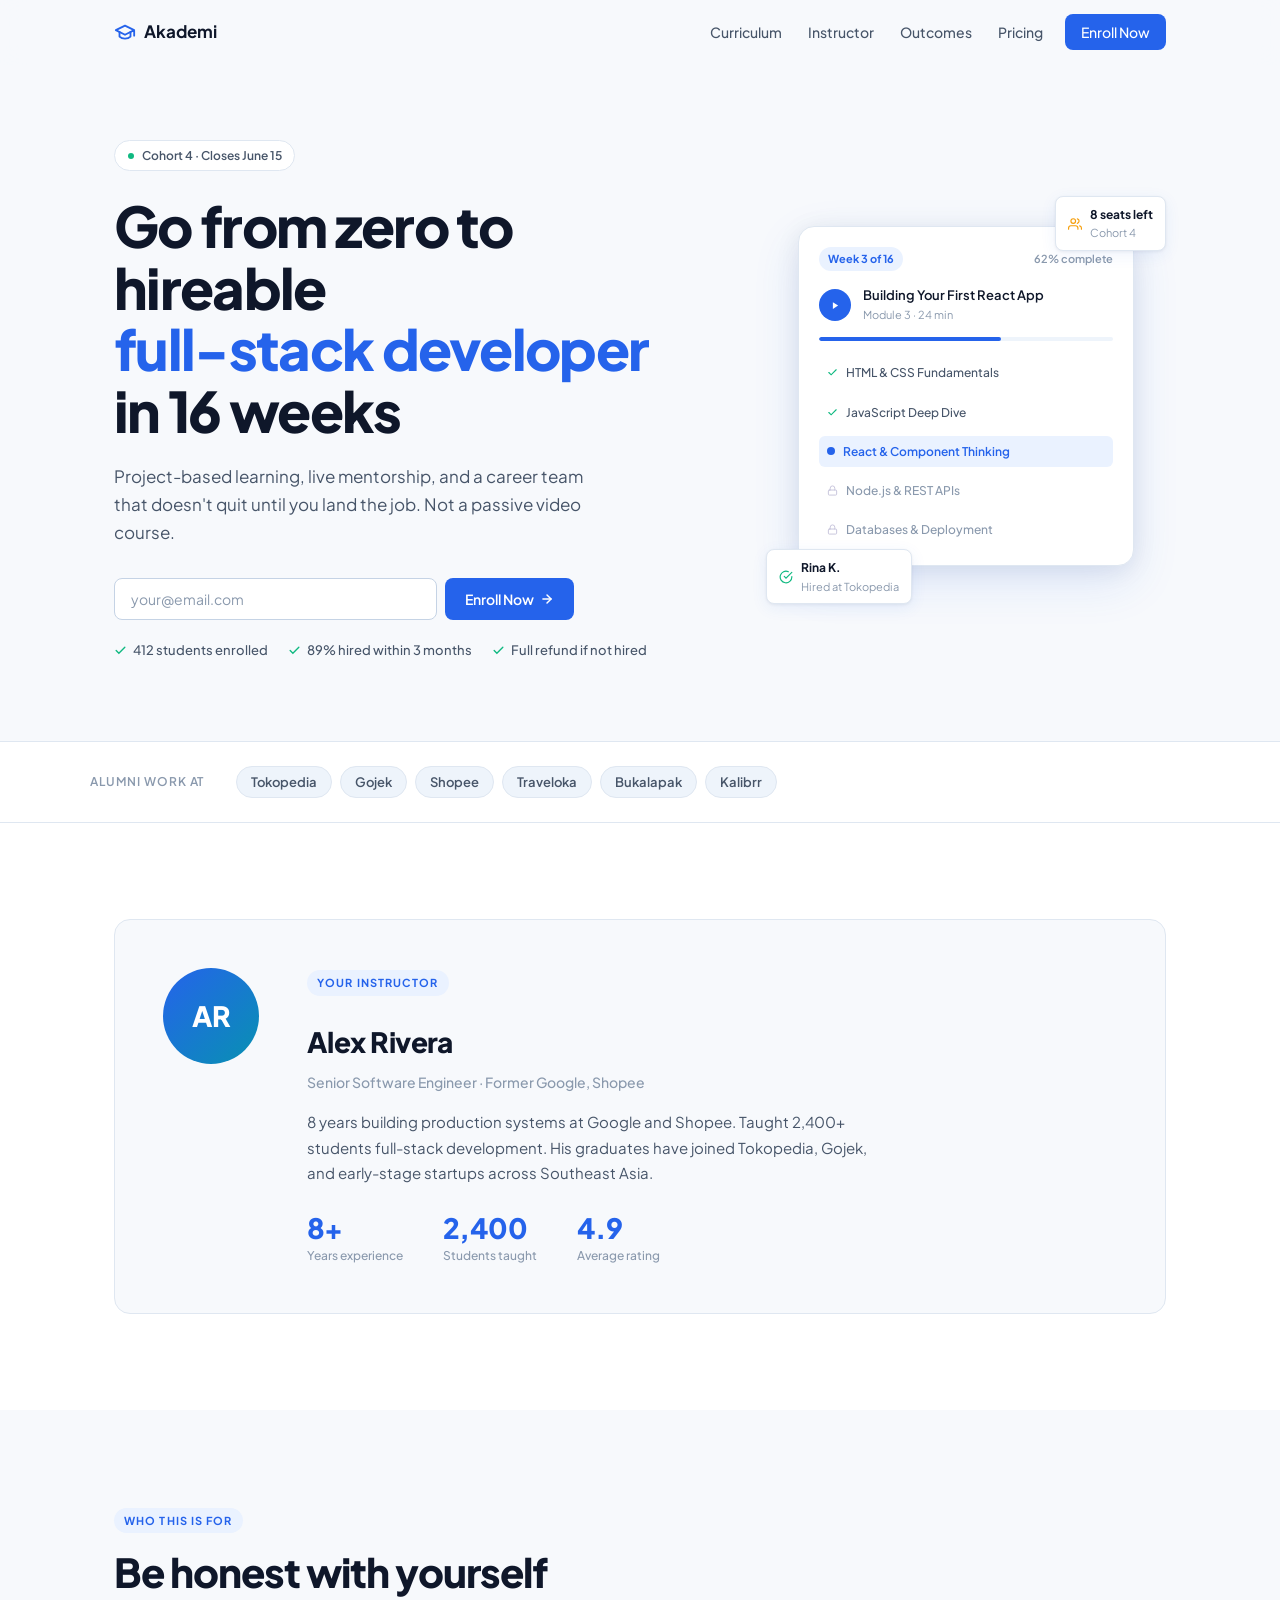
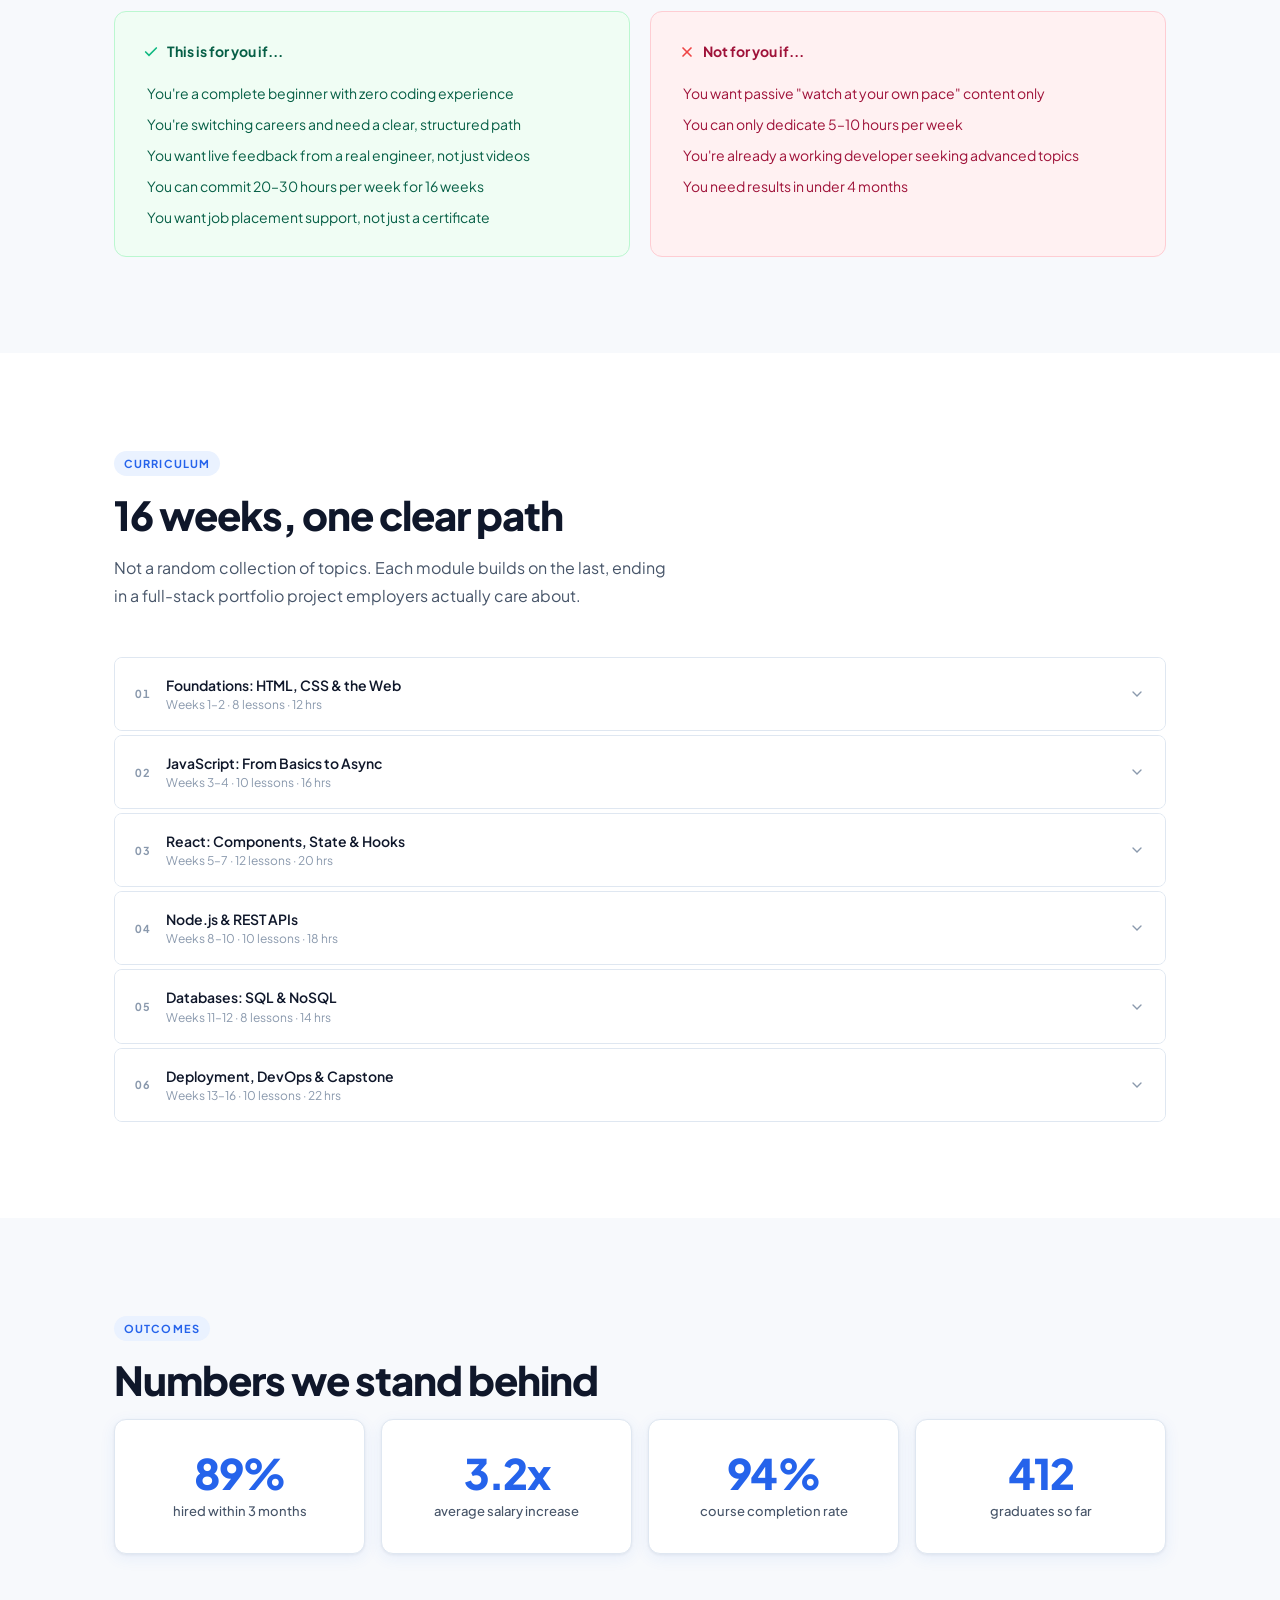
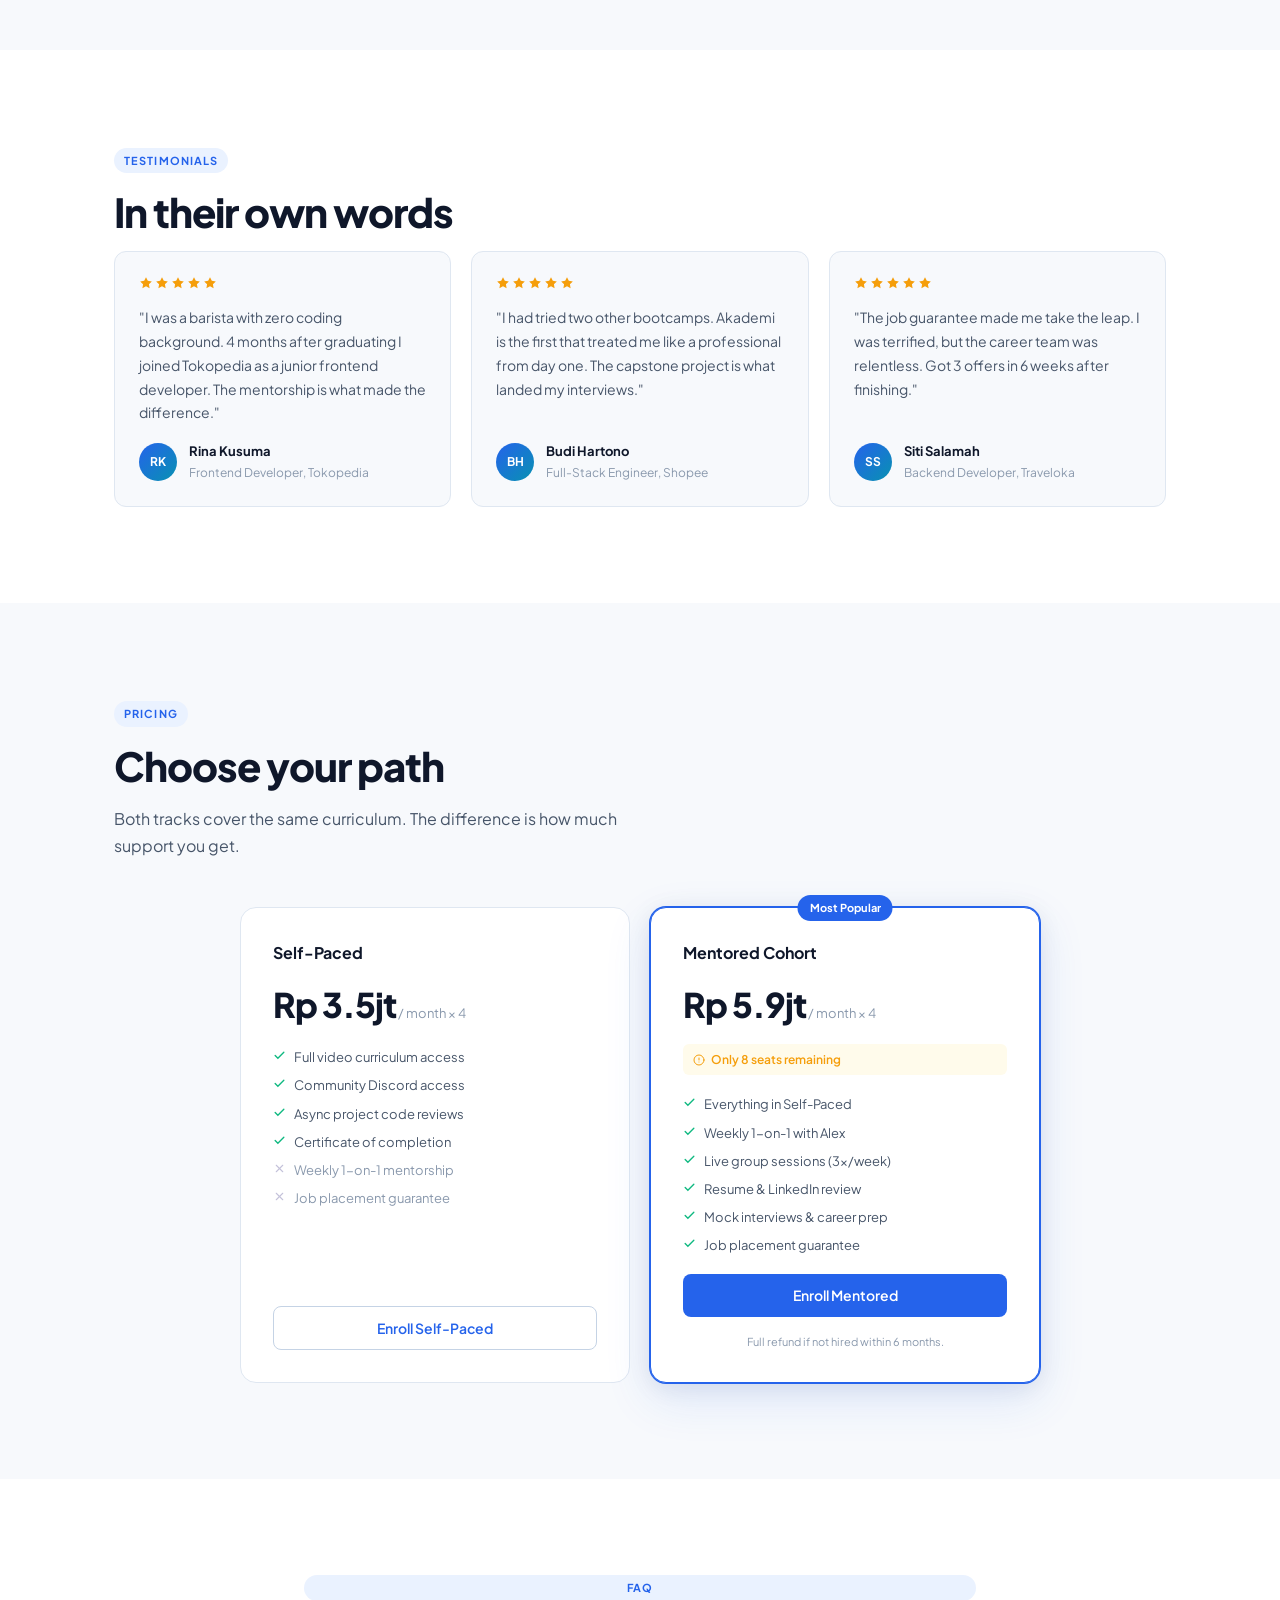
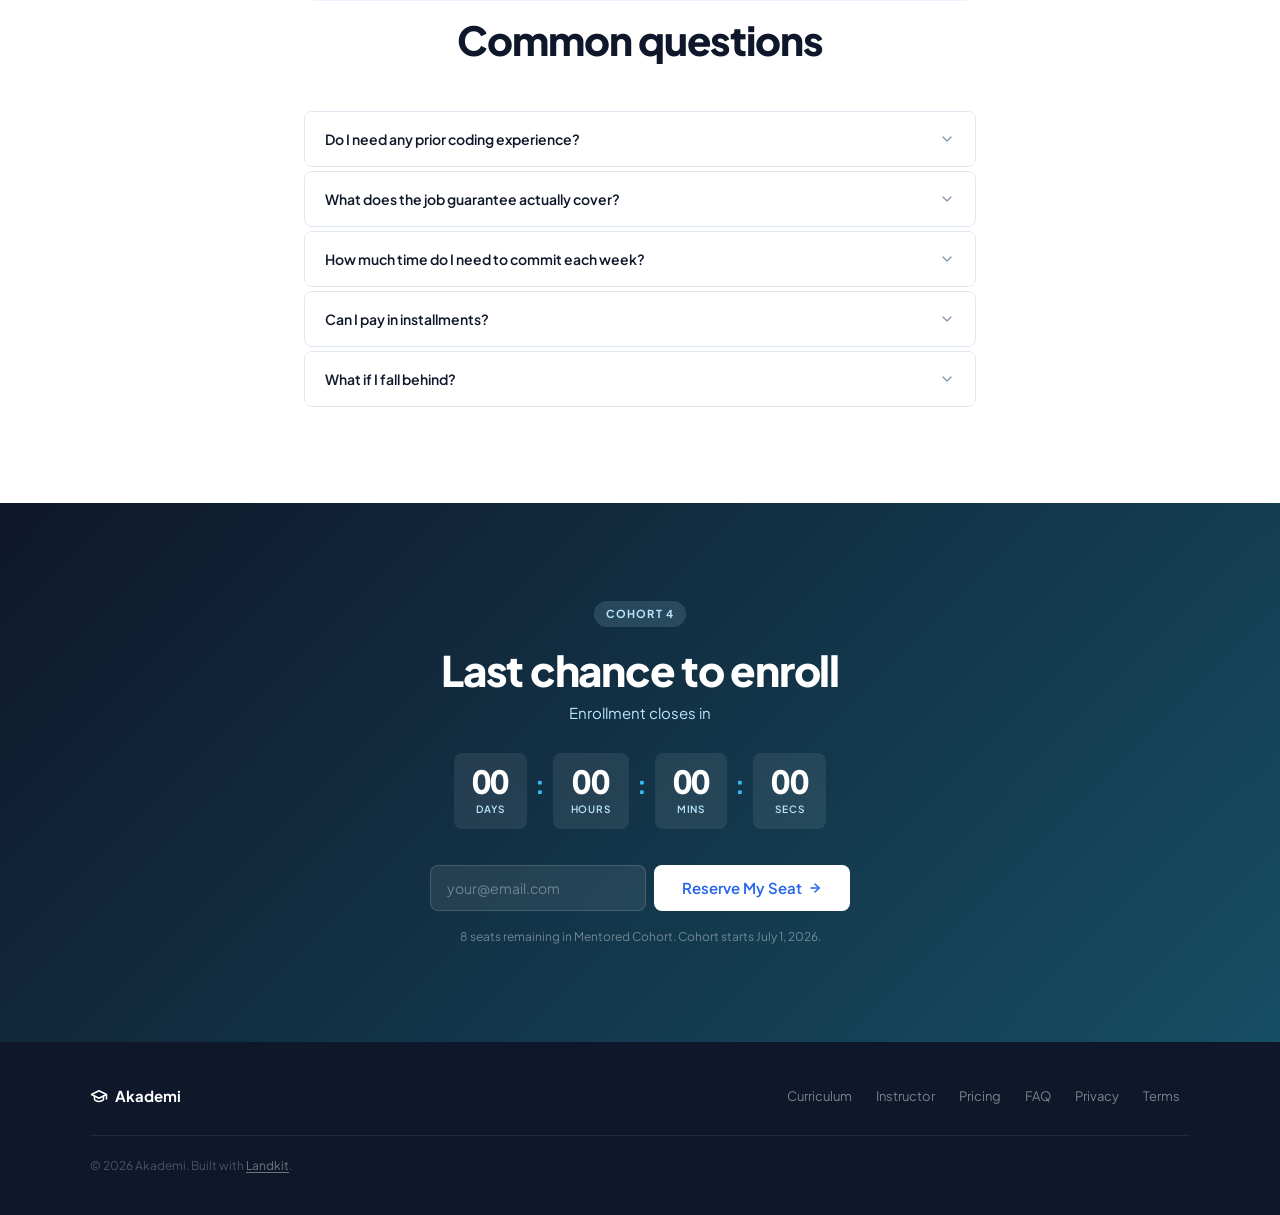
==== templates/akademi/index.html @ 2e996977 "feat: add Akademi education template" ====
<!DOCTYPE html>
<html lang="en">
<head>
  <meta charset="UTF-8">
  <meta name="viewport" content="width=device-width, initial-scale=1.0">
  <title>Akademi - Full-Stack Web Development Bootcamp</title>
  <meta name="description" content="Cohort-based full-stack web development bootcamp landing page with curriculum, mentorship, outcomes, pricing, FAQ, and enrollment CTA.">
  <link rel="icon" href="data:image/svg+xml,<svg xmlns='http://www.w3.org/2000/svg' viewBox='0 0 32 32'><rect width='32' height='32' rx='6' fill='%232563eb'/><path d='M16 9L6 14l10 5 10-5-10-5z' fill='white'/><path d='M6 14v5c3 3.5 9 3.5 12 0v-5' fill='none' stroke='white' stroke-width='2' stroke-linecap='round'/><line x1='22' y1='14' x2='22' y2='20' stroke='white' stroke-width='2' stroke-linecap='round'/></svg>">
  <link href="https://fonts.googleapis.com/css2?family=Plus+Jakarta+Sans:wght@400;500;600;700;800&display=swap" rel="stylesheet">
  <link rel="stylesheet" href="style.css">
</head>
<body>

  <!-- Nav -->
  <nav class="nav" id="nav">
    <div class="nav-inner">
      <a href="#" class="nav-logo">
        <svg width="22" height="22" viewBox="0 0 24 24" fill="none" stroke="currentColor" stroke-width="2" stroke-linecap="round" stroke-linejoin="round">
          <path d="M22 10v6M2 10l10-5 10 5-10 5-10-5z"/>
          <path d="M6 12v5c3 3 9 3 12 0v-5"/>
        </svg>
        Akademi
      </a>
      <div class="nav-links" id="navLinks">
        <a href="#curriculum">Curriculum</a>
        <a href="#instructor">Instructor</a>
        <a href="#outcomes">Outcomes</a>
        <a href="#pricing">Pricing</a>
        <a href="#enroll" class="nav-enroll">Enroll Now</a>
      </div>
      <button class="nav-toggle" id="navToggle" aria-label="Toggle menu" aria-expanded="false" aria-controls="navLinks">
        <svg class="icon-hamburger" width="20" height="20" viewBox="0 0 24 24" fill="none" stroke="currentColor" stroke-width="2" stroke-linecap="round">
          <line x1="3" y1="6" x2="21" y2="6"/><line x1="3" y1="12" x2="21" y2="12"/><line x1="3" y1="18" x2="21" y2="18"/>
        </svg>
        <svg class="icon-close" width="20" height="20" viewBox="0 0 24 24" fill="none" stroke="currentColor" stroke-width="2" stroke-linecap="round">
          <line x1="18" y1="6" x2="6" y2="18"/><line x1="6" y1="6" x2="18" y2="18"/>
        </svg>
      </button>
    </div>
  </nav>

  <!-- Hero -->
  <section class="hero">
    <div class="hero-inner">
      <div class="hero-content">
        <div class="hero-badge">
          <svg width="8" height="8" viewBox="0 0 8 8"><circle cx="4" cy="4" r="3" fill="#10b981"/></svg>
          Cohort 4 &middot; Closes June 15
        </div>
        <h1>Go from zero to hireable<br><span class="hero-accent">full-stack developer</span><br>in 16 weeks</h1>
        <p class="hero-sub">Project-based learning, live mentorship, and a career team that doesn't quit until you land the job. Not a passive video course.</p>
        <form class="hero-form" id="heroForm">
          <input type="email" placeholder="your@email.com" required>
          <button type="submit" class="btn btn-primary">
            Enroll Now
            <svg width="14" height="14" viewBox="0 0 24 24" fill="none" stroke="currentColor" stroke-width="2.5" stroke-linecap="round" stroke-linejoin="round"><path d="M5 12h14"/><path d="m12 5 7 7-7 7"/></svg>
          </button>
        </form>
        <div class="hero-trust">
          <div class="trust-item">
            <svg width="13" height="13" viewBox="0 0 24 24" fill="none" stroke="#10b981" stroke-width="2.5" stroke-linecap="round"><polyline points="20 6 9 17 4 12"/></svg>
            412 students enrolled
          </div>
          <div class="trust-item">
            <svg width="13" height="13" viewBox="0 0 24 24" fill="none" stroke="#10b981" stroke-width="2.5" stroke-linecap="round"><polyline points="20 6 9 17 4 12"/></svg>
            89% hired within 3 months
          </div>
          <div class="trust-item">
            <svg width="13" height="13" viewBox="0 0 24 24" fill="none" stroke="#10b981" stroke-width="2.5" stroke-linecap="round"><polyline points="20 6 9 17 4 12"/></svg>
            Full refund if not hired
          </div>
        </div>
      </div>

      <div class="hero-visual" aria-hidden="true">
        <div class="course-card">
          <div class="course-card-top">
            <span class="week-pill">Week 3 of 16</span>
            <span class="pct-label">62% complete</span>
          </div>
          <div class="lesson-row">
            <div class="play-btn">
              <svg width="9" height="9" viewBox="0 0 24 24" fill="currentColor"><polygon points="5 3 19 12 5 21 5 3"/></svg>
            </div>
            <div class="lesson-info">
              <div class="lesson-name">Building Your First React App</div>
              <div class="lesson-meta">Module 3 &middot; 24 min</div>
            </div>
          </div>
          <div class="progress-track">
            <div class="progress-fill" style="width:62%"></div>
          </div>
          <div class="module-list">
            <div class="module-item done">
              <svg width="11" height="11" viewBox="0 0 24 24" fill="none" stroke="#10b981" stroke-width="2.5" stroke-linecap="round"><polyline points="20 6 9 17 4 12"/></svg>
              HTML &amp; CSS Fundamentals
            </div>
            <div class="module-item done">
              <svg width="11" height="11" viewBox="0 0 24 24" fill="none" stroke="#10b981" stroke-width="2.5" stroke-linecap="round"><polyline points="20 6 9 17 4 12"/></svg>
              JavaScript Deep Dive
            </div>
            <div class="module-item active">
              <div class="active-dot"></div>
              React &amp; Component Thinking
            </div>
            <div class="module-item locked">
              <svg width="11" height="11" viewBox="0 0 24 24" fill="none" stroke="#c4c2da" stroke-width="2" stroke-linecap="round"><rect x="3" y="11" width="18" height="11" rx="2"/><path d="M7 11V7a5 5 0 0 1 10 0v4"/></svg>
              Node.js &amp; REST APIs
            </div>
            <div class="module-item locked">
              <svg width="11" height="11" viewBox="0 0 24 24" fill="none" stroke="#c4c2da" stroke-width="2" stroke-linecap="round"><rect x="3" y="11" width="18" height="11" rx="2"/><path d="M7 11V7a5 5 0 0 1 10 0v4"/></svg>
              Databases &amp; Deployment
            </div>
          </div>
        </div>
        <div class="float-badge badge-hired">
          <svg width="14" height="14" viewBox="0 0 24 24" fill="none" stroke="#10b981" stroke-width="2" stroke-linecap="round"><path d="M22 11.08V12a10 10 0 1 1-5.93-9.14"/><polyline points="22 4 12 14.01 9 11.01"/></svg>
          <div>
            <div class="fbadge-name">Rina K.</div>
            <div class="fbadge-role">Hired at Tokopedia</div>
          </div>
        </div>
        <div class="float-badge badge-seats">
          <svg width="14" height="14" viewBox="0 0 24 24" fill="none" stroke="#f59e0b" stroke-width="2" stroke-linecap="round"><path d="M17 21v-2a4 4 0 0 0-4-4H5a4 4 0 0 0-4 4v2"/><circle cx="9" cy="7" r="4"/><path d="M23 21v-2a4 4 0 0 0-3-3.87"/><path d="M16 3.13a4 4 0 0 1 0 7.75"/></svg>
          <div>
            <div class="fbadge-name">8 seats left</div>
            <div class="fbadge-role">Cohort 4</div>
          </div>
        </div>
      </div>
    </div>
  </section>

  <!-- Trust bar -->
  <section class="logos">
    <div class="logos-inner">
      <p class="logos-label">Alumni work at</p>
      <div class="logos-grid">
        <div class="logo-pill">Tokopedia</div>
        <div class="logo-pill">Gojek</div>
        <div class="logo-pill">Shopee</div>
        <div class="logo-pill">Traveloka</div>
        <div class="logo-pill">Bukalapak</div>
        <div class="logo-pill">Kalibrr</div>
      </div>
    </div>
  </section>

  <!-- Instructor -->
  <section class="instructor" id="instructor">
    <div class="section-inner">
      <div class="instructor-card reveal">
        <div class="instructor-avatar">AR</div>
        <div class="instructor-body">
          <div class="section-label">Your Instructor</div>
          <h2 class="instructor-name">Alex Rivera</h2>
          <p class="instructor-title">Senior Software Engineer &middot; Former Google, Shopee</p>
          <p class="instructor-bio">8 years building production systems at Google and Shopee. Taught 2,400+ students full-stack development. His graduates have joined Tokopedia, Gojek, and early-stage startups across Southeast Asia.</p>
          <div class="instructor-stats">
            <div class="istat">
              <div class="istat-num">8+</div>
              <div class="istat-label">Years experience</div>
            </div>
            <div class="istat">
              <div class="istat-num">2,400</div>
              <div class="istat-label">Students taught</div>
            </div>
            <div class="istat">
              <div class="istat-num">4.9</div>
              <div class="istat-label">Average rating</div>
            </div>
          </div>
        </div>
      </div>
    </div>
  </section>

  <!-- Who this is for -->
  <section class="for-who">
    <div class="section-inner">
      <div class="section-label reveal">Who This Is For</div>
      <h2 class="section-title reveal">Be honest with yourself</h2>
      <div class="for-who-grid reveal">
        <div class="for-card for-yes">
          <div class="for-card-header">
            <svg width="16" height="16" viewBox="0 0 24 24" fill="none" stroke="#10b981" stroke-width="2.5" stroke-linecap="round"><polyline points="20 6 9 17 4 12"/></svg>
            This is for you if...
          </div>
          <ul>
            <li>You're a complete beginner with zero coding experience</li>
            <li>You're switching careers and need a clear, structured path</li>
            <li>You want live feedback from a real engineer, not just videos</li>
            <li>You can commit 20&ndash;30 hours per week for 16 weeks</li>
            <li>You want job placement support, not just a certificate</li>
          </ul>
        </div>
        <div class="for-card for-no">
          <div class="for-card-header">
            <svg width="16" height="16" viewBox="0 0 24 24" fill="none" stroke="#ef4444" stroke-width="2.5" stroke-linecap="round"><line x1="18" y1="6" x2="6" y2="18"/><line x1="6" y1="6" x2="18" y2="18"/></svg>
            Not for you if...
          </div>
          <ul>
            <li>You want passive "watch at your own pace" content only</li>
            <li>You can only dedicate 5&ndash;10 hours per week</li>
            <li>You're already a working developer seeking advanced topics</li>
            <li>You need results in under 4 months</li>
          </ul>
        </div>
      </div>
    </div>
  </section>

  <!-- Curriculum -->
  <section class="curriculum" id="curriculum">
    <div class="section-inner">
      <div class="section-label reveal">Curriculum</div>
      <h2 class="section-title reveal">16 weeks, one clear path</h2>
      <p class="section-desc reveal">Not a random collection of topics. Each module builds on the last, ending in a full-stack portfolio project employers actually care about.</p>
      <div class="curriculum-list reveal" id="curriculumList">

        <div class="module-block">
          <button class="module-toggle" aria-expanded="false">
            <div class="module-meta">
              <span class="module-num">01</span>
              <div>
                <div class="module-name">Foundations: HTML, CSS &amp; the Web</div>
                <div class="module-info">Weeks 1&ndash;2 &middot; 8 lessons &middot; 12 hrs</div>
              </div>
            </div>
            <svg class="chevron" width="16" height="16" viewBox="0 0 24 24" fill="none" stroke="currentColor" stroke-width="2" stroke-linecap="round"><polyline points="6 9 12 15 18 9"/></svg>
          </button>
          <div class="module-lessons" aria-hidden="true">
            <ul>
              <li>How the web works: browsers, HTTP, DNS</li>
              <li>HTML semantics and document structure</li>
              <li>CSS layout: Flexbox and Grid from first principles</li>
              <li>Responsive design and mobile-first methodology</li>
              <li>Project: Personal portfolio page</li>
            </ul>
          </div>
        </div>

        <div class="module-block">
          <button class="module-toggle" aria-expanded="false">
            <div class="module-meta">
              <span class="module-num">02</span>
              <div>
                <div class="module-name">JavaScript: From Basics to Async</div>
                <div class="module-info">Weeks 3&ndash;4 &middot; 10 lessons &middot; 16 hrs</div>
              </div>
            </div>
            <svg class="chevron" width="16" height="16" viewBox="0 0 24 24" fill="none" stroke="currentColor" stroke-width="2" stroke-linecap="round"><polyline points="6 9 12 15 18 9"/></svg>
          </button>
          <div class="module-lessons" aria-hidden="true">
            <ul>
              <li>Variables, types, functions, and scope</li>
              <li>DOM manipulation and event handling</li>
              <li>Promises, async/await, and the fetch API</li>
              <li>Error handling patterns</li>
              <li>Project: Interactive quiz app</li>
            </ul>
          </div>
        </div>

        <div class="module-block">
          <button class="module-toggle" aria-expanded="false">
            <div class="module-meta">
              <span class="module-num">03</span>
              <div>
                <div class="module-name">React: Components, State &amp; Hooks</div>
                <div class="module-info">Weeks 5&ndash;7 &middot; 12 lessons &middot; 20 hrs</div>
              </div>
            </div>
            <svg class="chevron" width="16" height="16" viewBox="0 0 24 24" fill="none" stroke="currentColor" stroke-width="2" stroke-linecap="round"><polyline points="6 9 12 15 18 9"/></svg>
          </button>
          <div class="module-lessons" aria-hidden="true">
            <ul>
              <li>Component thinking and reusability</li>
              <li>useState, useEffect, and custom hooks</li>
              <li>React Router and multi-page apps</li>
              <li>State management patterns</li>
              <li>Project: Full React frontend with live API</li>
            </ul>
          </div>
        </div>

        <div class="module-block">
          <button class="module-toggle" aria-expanded="false">
            <div class="module-meta">
              <span class="module-num">04</span>
              <div>
                <div class="module-name">Node.js &amp; REST APIs</div>
                <div class="module-info">Weeks 8&ndash;10 &middot; 10 lessons &middot; 18 hrs</div>
              </div>
            </div>
            <svg class="chevron" width="16" height="16" viewBox="0 0 24 24" fill="none" stroke="currentColor" stroke-width="2" stroke-linecap="round"><polyline points="6 9 12 15 18 9"/></svg>
          </button>
          <div class="module-lessons" aria-hidden="true">
            <ul>
              <li>Node.js runtime and CommonJS modules</li>
              <li>Express.js: routing, middleware, error handling</li>
              <li>RESTful API design principles</li>
              <li>Authentication with JWT</li>
              <li>Project: Production-ready REST API</li>
            </ul>
          </div>
        </div>

        <div class="module-block">
          <button class="module-toggle" aria-expanded="false">
            <div class="module-meta">
              <span class="module-num">05</span>
              <div>
                <div class="module-name">Databases: SQL &amp; NoSQL</div>
                <div class="module-info">Weeks 11&ndash;12 &middot; 8 lessons &middot; 14 hrs</div>
              </div>
            </div>
            <svg class="chevron" width="16" height="16" viewBox="0 0 24 24" fill="none" stroke="currentColor" stroke-width="2" stroke-linecap="round"><polyline points="6 9 12 15 18 9"/></svg>
          </button>
          <div class="module-lessons" aria-hidden="true">
            <ul>
              <li>Relational databases: PostgreSQL fundamentals</li>
              <li>Joins, indexes, and query optimization</li>
              <li>ORMs: Prisma in practice</li>
              <li>When to use NoSQL: MongoDB use cases</li>
            </ul>
          </div>
        </div>

        <div class="module-block">
          <button class="module-toggle" aria-expanded="false">
            <div class="module-meta">
              <span class="module-num">06</span>
              <div>
                <div class="module-name">Deployment, DevOps &amp; Capstone</div>
                <div class="module-info">Weeks 13&ndash;16 &middot; 10 lessons &middot; 22 hrs</div>
              </div>
            </div>
            <svg class="chevron" width="16" height="16" viewBox="0 0 24 24" fill="none" stroke="currentColor" stroke-width="2" stroke-linecap="round"><polyline points="6 9 12 15 18 9"/></svg>
          </button>
          <div class="module-lessons" aria-hidden="true">
            <ul>
              <li>CI/CD pipelines with GitHub Actions</li>
              <li>Deploying to cloud: Railway, Vercel, Fly.io</li>
              <li>Environment management and secrets</li>
              <li>Monitoring and error tracking basics</li>
              <li>Capstone: Full-stack SaaS app, production-deployed</li>
            </ul>
          </div>
        </div>

      </div>
    </div>
  </section>

  <!-- Outcomes -->
  <section class="outcomes" id="outcomes">
    <div class="section-inner">
      <div class="section-label reveal">Outcomes</div>
      <h2 class="section-title reveal">Numbers we stand behind</h2>
      <div class="outcomes-grid reveal">
        <div class="outcome-card">
          <div class="outcome-num">89%</div>
          <div class="outcome-label">hired within 3 months</div>
        </div>
        <div class="outcome-card">
          <div class="outcome-num">3.2x</div>
          <div class="outcome-label">average salary increase</div>
        </div>
        <div class="outcome-card">
          <div class="outcome-num">94%</div>
          <div class="outcome-label">course completion rate</div>
        </div>
        <div class="outcome-card">
          <div class="outcome-num">412</div>
          <div class="outcome-label">graduates so far</div>
        </div>
      </div>
    </div>
  </section>

  <!-- Testimonials -->
  <section class="testimonials">
    <div class="section-inner">
      <div class="section-label reveal">Testimonials</div>
      <h2 class="section-title reveal">In their own words</h2>
      <div class="tgrid reveal">
        <div class="tcard">
          <div class="tcard-stars">
            <svg width="14" height="14" viewBox="0 0 24 24" fill="#f59e0b"><polygon points="12 2 15.09 8.26 22 9.27 17 14.14 18.18 21.02 12 17.77 5.82 21.02 7 14.14 2 9.27 8.91 8.26 12 2"/></svg>
            <svg width="14" height="14" viewBox="0 0 24 24" fill="#f59e0b"><polygon points="12 2 15.09 8.26 22 9.27 17 14.14 18.18 21.02 12 17.77 5.82 21.02 7 14.14 2 9.27 8.91 8.26 12 2"/></svg>
            <svg width="14" height="14" viewBox="0 0 24 24" fill="#f59e0b"><polygon points="12 2 15.09 8.26 22 9.27 17 14.14 18.18 21.02 12 17.77 5.82 21.02 7 14.14 2 9.27 8.91 8.26 12 2"/></svg>
            <svg width="14" height="14" viewBox="0 0 24 24" fill="#f59e0b"><polygon points="12 2 15.09 8.26 22 9.27 17 14.14 18.18 21.02 12 17.77 5.82 21.02 7 14.14 2 9.27 8.91 8.26 12 2"/></svg>
            <svg width="14" height="14" viewBox="0 0 24 24" fill="#f59e0b"><polygon points="12 2 15.09 8.26 22 9.27 17 14.14 18.18 21.02 12 17.77 5.82 21.02 7 14.14 2 9.27 8.91 8.26 12 2"/></svg>
          </div>
          <p class="tcard-quote">"I was a barista with zero coding background. 4 months after graduating I joined Tokopedia as a junior frontend developer. The mentorship is what made the difference."</p>
          <div class="tcard-author">
            <div class="tcard-avatar">RK</div>
            <div>
              <div class="tcard-name">Rina Kusuma</div>
              <div class="tcard-role">Frontend Developer, Tokopedia</div>
            </div>
          </div>
        </div>
        <div class="tcard">
          <div class="tcard-stars">
            <svg width="14" height="14" viewBox="0 0 24 24" fill="#f59e0b"><polygon points="12 2 15.09 8.26 22 9.27 17 14.14 18.18 21.02 12 17.77 5.82 21.02 7 14.14 2 9.27 8.91 8.26 12 2"/></svg>
            <svg width="14" height="14" viewBox="0 0 24 24" fill="#f59e0b"><polygon points="12 2 15.09 8.26 22 9.27 17 14.14 18.18 21.02 12 17.77 5.82 21.02 7 14.14 2 9.27 8.91 8.26 12 2"/></svg>
            <svg width="14" height="14" viewBox="0 0 24 24" fill="#f59e0b"><polygon points="12 2 15.09 8.26 22 9.27 17 14.14 18.18 21.02 12 17.77 5.82 21.02 7 14.14 2 9.27 8.91 8.26 12 2"/></svg>
            <svg width="14" height="14" viewBox="0 0 24 24" fill="#f59e0b"><polygon points="12 2 15.09 8.26 22 9.27 17 14.14 18.18 21.02 12 17.77 5.82 21.02 7 14.14 2 9.27 8.91 8.26 12 2"/></svg>
            <svg width="14" height="14" viewBox="0 0 24 24" fill="#f59e0b"><polygon points="12 2 15.09 8.26 22 9.27 17 14.14 18.18 21.02 12 17.77 5.82 21.02 7 14.14 2 9.27 8.91 8.26 12 2"/></svg>
          </div>
          <p class="tcard-quote">"I had tried two other bootcamps. Akademi is the first that treated me like a professional from day one. The capstone project is what landed my interviews."</p>
          <div class="tcard-author">
            <div class="tcard-avatar">BH</div>
            <div>
              <div class="tcard-name">Budi Hartono</div>
              <div class="tcard-role">Full-Stack Engineer, Shopee</div>
            </div>
          </div>
        </div>
        <div class="tcard">
          <div class="tcard-stars">
            <svg width="14" height="14" viewBox="0 0 24 24" fill="#f59e0b"><polygon points="12 2 15.09 8.26 22 9.27 17 14.14 18.18 21.02 12 17.77 5.82 21.02 7 14.14 2 9.27 8.91 8.26 12 2"/></svg>
            <svg width="14" height="14" viewBox="0 0 24 24" fill="#f59e0b"><polygon points="12 2 15.09 8.26 22 9.27 17 14.14 18.18 21.02 12 17.77 5.82 21.02 7 14.14 2 9.27 8.91 8.26 12 2"/></svg>
            <svg width="14" height="14" viewBox="0 0 24 24" fill="#f59e0b"><polygon points="12 2 15.09 8.26 22 9.27 17 14.14 18.18 21.02 12 17.77 5.82 21.02 7 14.14 2 9.27 8.91 8.26 12 2"/></svg>
            <svg width="14" height="14" viewBox="0 0 24 24" fill="#f59e0b"><polygon points="12 2 15.09 8.26 22 9.27 17 14.14 18.18 21.02 12 17.77 5.82 21.02 7 14.14 2 9.27 8.91 8.26 12 2"/></svg>
            <svg width="14" height="14" viewBox="0 0 24 24" fill="#f59e0b"><polygon points="12 2 15.09 8.26 22 9.27 17 14.14 18.18 21.02 12 17.77 5.82 21.02 7 14.14 2 9.27 8.91 8.26 12 2"/></svg>
          </div>
          <p class="tcard-quote">"The job guarantee made me take the leap. I was terrified, but the career team was relentless. Got 3 offers in 6 weeks after finishing."</p>
          <div class="tcard-author">
            <div class="tcard-avatar">SS</div>
            <div>
              <div class="tcard-name">Siti Salamah</div>
              <div class="tcard-role">Backend Developer, Traveloka</div>
            </div>
          </div>
        </div>
      </div>
    </div>
  </section>

  <!-- Pricing -->
  <section class="pricing" id="pricing">
    <div class="section-inner">
      <div class="section-label reveal">Pricing</div>
      <h2 class="section-title reveal">Choose your path</h2>
      <p class="section-desc reveal">Both tracks cover the same curriculum. The difference is how much support you get.</p>
      <div class="pricing-grid reveal">

        <div class="pricing-card">
          <div class="plan-name">Self-Paced</div>
          <div class="plan-price">
            <span class="plan-amount">Rp 3.5jt</span>
            <span class="plan-period">&nbsp;/ month &times; 4</span>
          </div>
          <ul class="plan-features">
            <li>
              <svg width="13" height="13" viewBox="0 0 24 24" fill="none" stroke="#10b981" stroke-width="2.5" stroke-linecap="round"><polyline points="20 6 9 17 4 12"/></svg>
              Full video curriculum access
            </li>
            <li>
              <svg width="13" height="13" viewBox="0 0 24 24" fill="none" stroke="#10b981" stroke-width="2.5" stroke-linecap="round"><polyline points="20 6 9 17 4 12"/></svg>
              Community Discord access
            </li>
            <li>
              <svg width="13" height="13" viewBox="0 0 24 24" fill="none" stroke="#10b981" stroke-width="2.5" stroke-linecap="round"><polyline points="20 6 9 17 4 12"/></svg>
              Async project code reviews
            </li>
            <li>
              <svg width="13" height="13" viewBox="0 0 24 24" fill="none" stroke="#10b981" stroke-width="2.5" stroke-linecap="round"><polyline points="20 6 9 17 4 12"/></svg>
              Certificate of completion
            </li>
            <li class="feat-off">
              <svg width="13" height="13" viewBox="0 0 24 24" fill="none" stroke="#c4c2da" stroke-width="2" stroke-linecap="round"><line x1="18" y1="6" x2="6" y2="18"/><line x1="6" y1="6" x2="18" y2="18"/></svg>
              Weekly 1-on-1 mentorship
            </li>
            <li class="feat-off">
              <svg width="13" height="13" viewBox="0 0 24 24" fill="none" stroke="#c4c2da" stroke-width="2" stroke-linecap="round"><line x1="18" y1="6" x2="6" y2="18"/><line x1="6" y1="6" x2="18" y2="18"/></svg>
              Job placement guarantee
            </li>
          </ul>
          <a href="#" class="btn btn-outline btn-block">Enroll Self-Paced</a>
        </div>

        <div class="pricing-card pricing-featured">
          <div class="plan-badge">Most Popular</div>
          <div class="plan-name">Mentored Cohort</div>
          <div class="plan-price">
            <span class="plan-amount">Rp 5.9jt</span>
            <span class="plan-period">&nbsp;/ month &times; 4</span>
          </div>
          <div class="seats-note">
            <svg width="12" height="12" viewBox="0 0 24 24" fill="none" stroke="#f59e0b" stroke-width="2" stroke-linecap="round"><circle cx="12" cy="12" r="10"/><line x1="12" y1="8" x2="12" y2="12"/><line x1="12" y1="16" x2="12.01" y2="16"/></svg>
            Only 8 seats remaining
          </div>
          <ul class="plan-features">
            <li>
              <svg width="13" height="13" viewBox="0 0 24 24" fill="none" stroke="#10b981" stroke-width="2.5" stroke-linecap="round"><polyline points="20 6 9 17 4 12"/></svg>
              Everything in Self-Paced
            </li>
            <li>
              <svg width="13" height="13" viewBox="0 0 24 24" fill="none" stroke="#10b981" stroke-width="2.5" stroke-linecap="round"><polyline points="20 6 9 17 4 12"/></svg>
              Weekly 1-on-1 with Alex
            </li>
            <li>
              <svg width="13" height="13" viewBox="0 0 24 24" fill="none" stroke="#10b981" stroke-width="2.5" stroke-linecap="round"><polyline points="20 6 9 17 4 12"/></svg>
              Live group sessions (3&times;/week)
            </li>
            <li>
              <svg width="13" height="13" viewBox="0 0 24 24" fill="none" stroke="#10b981" stroke-width="2.5" stroke-linecap="round"><polyline points="20 6 9 17 4 12"/></svg>
              Resume &amp; LinkedIn review
            </li>
            <li>
              <svg width="13" height="13" viewBox="0 0 24 24" fill="none" stroke="#10b981" stroke-width="2.5" stroke-linecap="round"><polyline points="20 6 9 17 4 12"/></svg>
              Mock interviews &amp; career prep
            </li>
            <li>
              <svg width="13" height="13" viewBox="0 0 24 24" fill="none" stroke="#10b981" stroke-width="2.5" stroke-linecap="round"><polyline points="20 6 9 17 4 12"/></svg>
              Job placement guarantee
            </li>
          </ul>
          <a href="#" class="btn btn-primary btn-block">Enroll Mentored</a>
          <p class="plan-guarantee">Full refund if not hired within 6 months.</p>
        </div>

      </div>
    </div>
  </section>

  <!-- FAQ -->
  <section class="faq" id="faq">
    <div class="section-inner section-narrow">
      <div class="section-label reveal">FAQ</div>
      <h2 class="section-title reveal">Common questions</h2>
      <div class="faq-list reveal" id="faqList">

        <div class="faq-item">
          <button class="faq-toggle" aria-expanded="false">
            Do I need any prior coding experience?
            <svg class="chevron" width="16" height="16" viewBox="0 0 24 24" fill="none" stroke="currentColor" stroke-width="2" stroke-linecap="round"><polyline points="6 9 12 15 18 9"/></svg>
          </button>
          <div class="faq-answer" aria-hidden="true">
            <p>None at all. The first two weeks are designed to bring complete beginners up to speed. The only requirement is that you can use a computer and navigate the web.</p>
          </div>
        </div>

        <div class="faq-item">
          <button class="faq-toggle" aria-expanded="false">
            What does the job guarantee actually cover?
            <svg class="chevron" width="16" height="16" viewBox="0 0 24 24" fill="none" stroke="currentColor" stroke-width="2" stroke-linecap="round"><polyline points="6 9 12 15 18 9"/></svg>
          </button>
          <div class="faq-answer" aria-hidden="true">
            <p>Mentored cohort graduates who complete all projects and actively pursue the job search are eligible for a full refund if not hired as a developer within 6 months. Full terms are in your enrollment agreement.</p>
          </div>
        </div>

        <div class="faq-item">
          <button class="faq-toggle" aria-expanded="false">
            How much time do I need to commit each week?
            <svg class="chevron" width="16" height="16" viewBox="0 0 24 24" fill="none" stroke="currentColor" stroke-width="2" stroke-linecap="round"><polyline points="6 9 12 15 18 9"/></svg>
          </button>
          <div class="faq-answer" aria-hidden="true">
            <p>Plan for 20&ndash;30 hours per week. About 12 hours are structured content (videos, exercises) and the rest is project work. Students who treat it like a full-time job see the best outcomes.</p>
          </div>
        </div>

        <div class="faq-item">
          <button class="faq-toggle" aria-expanded="false">
            Can I pay in installments?
            <svg class="chevron" width="16" height="16" viewBox="0 0 24 24" fill="none" stroke="currentColor" stroke-width="2" stroke-linecap="round"><polyline points="6 9 12 15 18 9"/></svg>
          </button>
          <div class="faq-answer" aria-hidden="true">
            <p>Yes. Both plans are billed monthly. Pay in full upfront for a 10% discount. Income share agreements (ISA) are available for Mentored Cohort students; contact us to discuss.</p>
          </div>
        </div>

        <div class="faq-item">
          <button class="faq-toggle" aria-expanded="false">
            What if I fall behind?
            <svg class="chevron" width="16" height="16" viewBox="0 0 24 24" fill="none" stroke="currentColor" stroke-width="2" stroke-linecap="round"><polyline points="6 9 12 15 18 9"/></svg>
          </button>
          <div class="faq-answer" aria-hidden="true">
            <p>Mentored cohort students have a dedicated success manager who checks in proactively. You can defer to the next cohort once per enrollment if life gets in the way.</p>
          </div>
        </div>

      </div>
    </div>
  </section>

  <!-- CTA -->
  <section class="cta-section" id="enroll">
    <div class="cta-inner">
      <div class="cta-label">Cohort 4</div>
      <h2>Last chance to enroll</h2>
      <p class="cta-sub">Enrollment closes in</p>
      <div class="countdown" id="countdown">
        <div class="cd-unit">
          <span class="cd-num" id="cdDays">34</span>
          <span class="cd-label">days</span>
        </div>
        <span class="cd-sep">:</span>
        <div class="cd-unit">
          <span class="cd-num" id="cdHours">00</span>
          <span class="cd-label">hours</span>
        </div>
        <span class="cd-sep">:</span>
        <div class="cd-unit">
          <span class="cd-num" id="cdMins">00</span>
          <span class="cd-label">mins</span>
        </div>
        <span class="cd-sep">:</span>
        <div class="cd-unit">
          <span class="cd-num" id="cdSecs">00</span>
          <span class="cd-label">secs</span>
        </div>
      </div>
      <form class="cta-form" id="ctaForm">
        <input type="email" placeholder="your@email.com" required>
        <button type="submit" class="btn btn-white btn-lg">
          Reserve My Seat
          <svg width="14" height="14" viewBox="0 0 24 24" fill="none" stroke="currentColor" stroke-width="2.5" stroke-linecap="round" stroke-linejoin="round"><path d="M5 12h14"/><path d="m12 5 7 7-7 7"/></svg>
        </button>
      </form>
      <p class="cta-micro">8 seats remaining in Mentored Cohort. Cohort starts July 1, 2026.</p>
    </div>
  </section>

  <!-- Footer -->
  <footer class="footer">
    <div class="footer-inner">
      <a href="#" class="footer-logo">
        <svg width="18" height="18" viewBox="0 0 24 24" fill="none" stroke="currentColor" stroke-width="2" stroke-linecap="round" stroke-linejoin="round">
          <path d="M22 10v6M2 10l10-5 10 5-10 5-10-5z"/>
          <path d="M6 12v5c3 3 9 3 12 0v-5"/>
        </svg>
        Akademi
      </a>
      <div class="footer-links">
        <a href="#curriculum">Curriculum</a>
        <a href="#instructor">Instructor</a>
        <a href="#pricing">Pricing</a>
        <a href="#faq">FAQ</a>
        <a href="#">Privacy</a>
        <a href="#">Terms</a>
      </div>
      <p class="footer-copy">&copy; 2026 Akademi. Built with <a href="https://srmdn.github.io/landkit" target="_blank" rel="noopener">Landkit</a>.</p>
    </div>
  </footer>

  <script src="script.js"></script>
</body>
</html>
---- templates/akademi/style.css ----
/* === Reset & Base === */
*, *::before, *::after { box-sizing: border-box; margin: 0; padding: 0; }
html { scroll-behavior: smooth; }
body {
  font-family: 'Plus Jakarta Sans', sans-serif;
  background: var(--bg);
  color: var(--text);
  line-height: 1.6;
  -webkit-font-smoothing: antialiased;
}
a { text-decoration: none; color: inherit; }
ul { list-style: none; }
button { cursor: pointer; background: none; border: none; font-family: inherit; }
input { font-family: inherit; }

/* === Variables === */
:root {
  --bg: #f7f9fc;
  --surface: #ffffff;
  --surface-2: #eef4fb;
  --border: #dfe7f1;
  --border-2: #c5d3e5;
  --text: #0f172a;
  --text-2: #475569;
  --text-3: #8a99ad;
  --accent: #2563eb;
  --accent-hover: #1d4ed8;
  --accent-light: #eaf2ff;
  --accent-2: #0891b2;
  --amber: #f59e0b;
  --amber-light: #fffbeb;
  --green: #10b981;
  --green-light: #f0fdf4;
  --red: #ef4444;
  --red-light: #fff1f2;
  --radius: 12px;
  --radius-sm: 8px;
  --radius-lg: 16px;
  --shadow: 0 1px 3px rgba(15,23,42,0.06), 0 4px 16px rgba(37,99,235,0.08);
  --shadow-lg: 0 4px 24px rgba(15,23,42,0.08), 0 16px 48px rgba(37,99,235,0.12);
}

/* === Buttons === */
.btn {
  display: inline-flex;
  align-items: center;
  gap: 6px;
  padding: 10px 20px;
  border-radius: var(--radius-sm);
  font-size: 14px;
  font-weight: 600;
  transition: background 0.15s, box-shadow 0.15s, transform 0.1s, border-color 0.15s;
}
.btn:active { transform: translateY(1px); }
.btn-primary {
  background: var(--accent);
  color: #fff;
}
.btn-primary:hover { background: var(--accent-hover); box-shadow: 0 4px 12px rgba(37,99,235,0.28); }
.btn-outline {
  background: transparent;
  color: var(--accent);
  border: 1.5px solid var(--border-2);
}
.btn-outline:hover { border-color: var(--accent); background: var(--accent-light); }
.btn-white {
  background: #fff;
  color: var(--accent);
}
.btn-white:hover { background: #f0eefc; }
.btn-lg { padding: 13px 28px; font-size: 15px; border-radius: var(--radius-sm); }
.btn-block { display: flex; justify-content: center; width: 100%; }

/* === Nav === */
.nav {
  position: fixed;
  top: 0; left: 0; right: 0;
  z-index: 100;
  background: rgba(247,249,252,0.9);
  backdrop-filter: blur(12px);
  border-bottom: 1px solid transparent;
  transition: border-color 0.2s, box-shadow 0.2s;
}
.nav.scrolled {
  border-bottom-color: var(--border);
  box-shadow: 0 1px 16px rgba(37,99,235,0.06);
}
.nav-inner {
  display: flex;
  align-items: center;
  max-width: 1100px;
  margin: 0 auto;
  padding: 0 24px;
  height: 64px;
}
.nav-logo {
  display: flex;
  align-items: center;
  gap: 8px;
  font-size: 17px;
  font-weight: 700;
  color: var(--text);
  flex-shrink: 0;
}
.nav-logo svg { color: var(--accent); }
.nav-links {
  display: flex;
  align-items: center;
  gap: 2px;
  margin-left: auto;
}
.nav-links a {
  font-size: 14px;
  font-weight: 500;
  color: var(--text-2);
  padding: 6px 12px;
  border-radius: 6px;
  transition: color 0.15s, background 0.15s;
}
.nav-links a:hover { color: var(--text); background: var(--surface-2); }
.nav-enroll {
  margin-left: 8px;
  padding: 7px 16px !important;
  background: var(--accent) !important;
  color: #fff !important;
  border-radius: var(--radius-sm) !important;
}
.nav-enroll:hover { background: var(--accent-hover) !important; color: #fff !important; }
.nav-toggle {
  display: none;
  align-items: center;
  justify-content: center;
  margin-left: auto;
  width: 36px; height: 36px;
  border-radius: 6px;
  color: var(--text);
  transition: background 0.15s;
}
.nav-toggle:hover { background: var(--surface-2); }
.nav-toggle .icon-close { display: none; }
.nav-toggle.open .icon-hamburger { display: none; }
.nav-toggle.open .icon-close { display: block; }

/* === Hero === */
.hero {
  padding: 140px 24px 80px;
  max-width: 1100px;
  margin: 0 auto;
}
.hero-inner {
  display: flex;
  align-items: center;
  gap: 64px;
}
.hero-content { flex: 1; min-width: 0; }
.hero-badge {
  display: inline-flex;
  align-items: center;
  gap: 7px;
  background: var(--surface);
  border: 1px solid var(--border);
  border-radius: 100px;
  padding: 5px 12px;
  font-size: 12px;
  font-weight: 600;
  color: var(--text-2);
  margin-bottom: 24px;
}
.hero-content h1 {
  font-size: clamp(36px, 4.5vw, 56px);
  font-weight: 800;
  line-height: 1.1;
  letter-spacing: -0.03em;
  color: var(--text);
  margin-bottom: 20px;
}
.hero-accent {
  color: var(--accent);
}
.hero-sub {
  font-size: 17px;
  color: var(--text-2);
  line-height: 1.65;
  max-width: 480px;
  margin-bottom: 32px;
}
.hero-form {
  display: flex;
  gap: 8px;
  max-width: 460px;
  margin-bottom: 20px;
}
.hero-form input {
  flex: 1;
  padding: 11px 16px;
  border: 1.5px solid var(--border-2);
  border-radius: var(--radius-sm);
  font-size: 14px;
  color: var(--text);
  background: var(--surface);
  outline: none;
  transition: border-color 0.15s, box-shadow 0.15s;
}
.hero-form input:focus {
  border-color: var(--accent);
  box-shadow: 0 0 0 3px rgba(37,99,235,0.12);
}
.hero-form input::placeholder { color: var(--text-3); }
.hero-trust {
  display: flex;
  flex-wrap: wrap;
  gap: 12px 20px;
}
.trust-item {
  display: flex;
  align-items: center;
  gap: 6px;
  font-size: 13px;
  color: var(--text-2);
  font-weight: 500;
}

/* Hero Visual */
.hero-visual {
  flex: 0 0 400px;
  position: relative;
  padding: 40px 32px 48px;
}
.course-card {
  background: var(--surface);
  border-radius: var(--radius-lg);
  border: 1px solid var(--border);
  box-shadow: var(--shadow-lg);
  padding: 20px;
}
.course-card-top {
  display: flex;
  justify-content: space-between;
  align-items: center;
  margin-bottom: 16px;
}
.week-pill {
  font-size: 11px;
  font-weight: 700;
  background: var(--accent-light);
  color: var(--accent);
  padding: 3px 9px;
  border-radius: 100px;
}
.pct-label {
  font-size: 11px;
  font-weight: 600;
  color: var(--text-3);
}
.lesson-row {
  display: flex;
  align-items: center;
  gap: 12px;
  margin-bottom: 14px;
}
.play-btn {
  width: 32px; height: 32px;
  background: var(--accent);
  border-radius: 50%;
  display: flex;
  align-items: center;
  justify-content: center;
  color: #fff;
  flex-shrink: 0;
}
.lesson-name {
  font-size: 13px;
  font-weight: 600;
  color: var(--text);
  line-height: 1.3;
}
.lesson-meta {
  font-size: 11px;
  color: var(--text-3);
  margin-top: 2px;
}
.progress-track {
  height: 4px;
  background: var(--surface-2);
  border-radius: 2px;
  margin-bottom: 16px;
  overflow: hidden;
}
.progress-fill {
  height: 100%;
  background: var(--accent);
  border-radius: 2px;
}
.module-list { display: flex; flex-direction: column; gap: 8px; }
.module-item {
  display: flex;
  align-items: center;
  gap: 8px;
  font-size: 12px;
  font-weight: 500;
  padding: 6px 8px;
  border-radius: 6px;
}
.module-item.done { color: var(--text-2); }
.module-item.active {
  background: var(--accent-light);
  color: var(--accent);
  font-weight: 600;
}
.module-item.locked { color: var(--text-3); }
.active-dot {
  width: 8px; height: 8px;
  background: var(--accent);
  border-radius: 50%;
  flex-shrink: 0;
}

/* Floating badges */
.float-badge {
  position: absolute;
  display: flex;
  align-items: center;
  gap: 8px;
  background: var(--surface);
  border: 1px solid var(--border);
  border-radius: var(--radius-sm);
  padding: 8px 12px;
  box-shadow: var(--shadow);
  animation: floatY 3s ease-in-out infinite;
}
.badge-hired {
  bottom: 10px;
  left: 0;
  animation-delay: 0s;
}
.badge-seats {
  top: 10px;
  right: 0;
  animation-delay: 1.5s;
}
.fbadge-name {
  font-size: 12px;
  font-weight: 700;
  color: var(--text);
}
.fbadge-role {
  font-size: 11px;
  color: var(--text-3);
}
@keyframes floatY {
  0%, 100% { transform: translateY(0); }
  50% { transform: translateY(-5px); }
}

/* === Logos === */
.logos {
  border-top: 1px solid var(--border);
  border-bottom: 1px solid var(--border);
  background: var(--surface);
  padding: 24px;
}
.logos-inner {
  max-width: 1100px;
  margin: 0 auto;
  display: flex;
  align-items: center;
  gap: 32px;
  flex-wrap: wrap;
}
.logos-label {
  font-size: 12px;
  font-weight: 600;
  color: var(--text-3);
  text-transform: uppercase;
  letter-spacing: 0.08em;
  white-space: nowrap;
}
.logos-grid {
  display: flex;
  gap: 8px;
  flex-wrap: wrap;
}
.logo-pill {
  font-size: 13px;
  font-weight: 600;
  color: var(--text-2);
  background: var(--surface-2);
  padding: 5px 14px;
  border-radius: 100px;
  border: 1px solid var(--border);
}

/* === Section Shared === */
.section-inner {
  max-width: 1100px;
  margin: 0 auto;
  padding: 96px 24px;
}
.section-narrow { max-width: 720px; }
.section-label {
  display: inline-block;
  font-size: 11px;
  font-weight: 700;
  text-transform: uppercase;
  letter-spacing: 0.1em;
  color: var(--accent);
  background: var(--accent-light);
  padding: 4px 10px;
  border-radius: 100px;
  margin-bottom: 16px;
}
.section-title {
  font-size: clamp(28px, 3.5vw, 40px);
  font-weight: 800;
  letter-spacing: -0.025em;
  color: var(--text);
  margin-bottom: 16px;
  line-height: 1.15;
}
.section-desc {
  font-size: 16px;
  color: var(--text-2);
  max-width: 560px;
  line-height: 1.7;
  margin-bottom: 48px;
}

/* === Instructor === */
.instructor { background: var(--surface); }
.instructor-card {
  display: flex;
  gap: 48px;
  align-items: flex-start;
  background: var(--bg);
  border: 1px solid var(--border);
  border-radius: var(--radius-lg);
  padding: 48px;
}
.instructor-avatar {
  flex-shrink: 0;
  width: 96px; height: 96px;
  border-radius: 50%;
  background: linear-gradient(135deg, var(--accent), var(--accent-2));
  display: flex;
  align-items: center;
  justify-content: center;
  font-size: 28px;
  font-weight: 800;
  color: #fff;
  letter-spacing: -0.02em;
}
.instructor-body { flex: 1; min-width: 0; }
.instructor-name {
  font-size: 28px;
  font-weight: 800;
  letter-spacing: -0.02em;
  color: var(--text);
  margin-bottom: 6px;
  margin-top: 8px;
}
.instructor-title {
  font-size: 14px;
  color: var(--text-3);
  font-weight: 500;
  margin-bottom: 16px;
}
.instructor-bio {
  font-size: 15px;
  color: var(--text-2);
  line-height: 1.7;
  margin-bottom: 28px;
  max-width: 560px;
}
.instructor-stats {
  display: flex;
  gap: 40px;
  flex-wrap: wrap;
}
.istat-num {
  font-size: 28px;
  font-weight: 800;
  letter-spacing: -0.02em;
  color: var(--accent);
  line-height: 1;
}
.istat-label {
  font-size: 12px;
  color: var(--text-3);
  font-weight: 500;
  margin-top: 4px;
}

/* === Who this is for === */
.for-who { background: var(--bg); }
.for-who-grid {
  display: grid;
  grid-template-columns: 1fr 1fr;
  gap: 20px;
}
.for-card {
  border-radius: var(--radius);
  padding: 28px;
  border: 1px solid;
}
.for-yes {
  background: var(--green-light);
  border-color: #bbf7d0;
}
.for-no {
  background: var(--red-light);
  border-color: #fecdd3;
}
.for-card-header {
  display: flex;
  align-items: center;
  gap: 8px;
  font-size: 14px;
  font-weight: 700;
  margin-bottom: 20px;
  color: var(--text);
}
.for-yes .for-card-header { color: #065f46; }
.for-no .for-card-header { color: #9f1239; }
.for-card ul { display: flex; flex-direction: column; gap: 10px; }
.for-card li {
  font-size: 14px;
  color: var(--text-2);
  line-height: 1.5;
  padding-left: 4px;
}
.for-yes li { color: #065f46; }
.for-no li { color: #9f1239; }

/* === Curriculum === */
.curriculum { background: var(--surface); }
.curriculum-list {
  display: flex;
  flex-direction: column;
  gap: 4px;
}
.module-block {
  border: 1px solid var(--border);
  border-radius: var(--radius-sm);
  overflow: hidden;
  transition: border-color 0.15s;
}
.module-block:hover { border-color: var(--border-2); }
.module-block.open { border-color: var(--accent); }
.module-toggle {
  display: flex;
  align-items: center;
  justify-content: space-between;
  width: 100%;
  padding: 18px 20px;
  background: var(--surface);
  text-align: left;
  gap: 16px;
  transition: background 0.15s;
}
.module-toggle:hover { background: var(--surface-2); }
.module-block.open .module-toggle { background: var(--accent-light); }
.module-meta {
  display: flex;
  align-items: center;
  gap: 16px;
  flex: 1;
  min-width: 0;
}
.module-num {
  font-size: 11px;
  font-weight: 700;
  color: var(--text-3);
  font-feature-settings: "tnum";
  letter-spacing: 0.05em;
  flex-shrink: 0;
}
.module-block.open .module-num { color: var(--accent); }
.module-name {
  font-size: 14px;
  font-weight: 600;
  color: var(--text);
  line-height: 1.3;
}
.module-info {
  font-size: 12px;
  color: var(--text-3);
  margin-top: 3px;
}
.chevron {
  flex-shrink: 0;
  color: var(--text-3);
  transition: transform 0.2s;
}
.module-block.open .chevron { transform: rotate(180deg); color: var(--accent); }
.module-lessons {
  max-height: 0;
  overflow: hidden;
  transition: max-height 0.3s ease, padding 0.3s ease;
}
.module-lessons.open {
  max-height: 400px;
  padding: 0 20px 20px;
}
.module-lessons ul {
  display: flex;
  flex-direction: column;
  gap: 8px;
  padding-top: 4px;
  border-top: 1px solid var(--border);
  padding-top: 16px;
}
.module-lessons li {
  font-size: 13px;
  color: var(--text-2);
  display: flex;
  align-items: baseline;
  gap: 8px;
  line-height: 1.5;
}
.module-lessons li::before {
  content: '';
  width: 4px;
  height: 4px;
  background: var(--border-2);
  border-radius: 50%;
  flex-shrink: 0;
  margin-top: 7px;
}

/* === Outcomes === */
.outcomes { background: var(--bg); }
.outcomes-grid {
  display: grid;
  grid-template-columns: repeat(4, 1fr);
  gap: 16px;
}
.outcome-card {
  background: var(--surface);
  border: 1px solid var(--border);
  border-radius: var(--radius);
  padding: 32px 24px;
  text-align: center;
  box-shadow: var(--shadow);
  transition: transform 0.2s, box-shadow 0.2s;
}
.outcome-card:hover { transform: translateY(-2px); box-shadow: var(--shadow-lg); }
.outcome-num {
  font-size: 42px;
  font-weight: 800;
  color: var(--accent);
  letter-spacing: -0.04em;
  line-height: 1;
  margin-bottom: 8px;
}
.outcome-label {
  font-size: 13px;
  color: var(--text-2);
  font-weight: 500;
  line-height: 1.4;
}

/* === Testimonials === */
.testimonials { background: var(--surface); }
.tgrid {
  display: grid;
  grid-template-columns: repeat(3, 1fr);
  gap: 20px;
}
.tcard {
  background: var(--bg);
  border: 1px solid var(--border);
  border-radius: var(--radius);
  padding: 24px;
  display: flex;
  flex-direction: column;
  gap: 16px;
  transition: box-shadow 0.2s;
}
.tcard:hover { box-shadow: var(--shadow); }
.tcard-stars { display: flex; gap: 2px; }
.tcard-quote {
  font-size: 14px;
  color: var(--text-2);
  line-height: 1.7;
  flex: 1;
}
.tcard-author { display: flex; align-items: center; gap: 12px; }
.tcard-avatar {
  width: 38px; height: 38px;
  background: linear-gradient(135deg, var(--accent), var(--accent-2));
  border-radius: 50%;
  display: flex;
  align-items: center;
  justify-content: center;
  font-size: 12px;
  font-weight: 700;
  color: #fff;
  flex-shrink: 0;
}
.tcard-name {
  font-size: 13px;
  font-weight: 700;
  color: var(--text);
}
.tcard-role {
  font-size: 12px;
  color: var(--text-3);
  margin-top: 1px;
}

/* === Pricing === */
.pricing { background: var(--bg); }
.pricing-grid {
  display: grid;
  grid-template-columns: 1fr 1fr;
  gap: 20px;
  max-width: 800px;
  margin: 0 auto;
}
.pricing-card {
  background: var(--surface);
  border: 1px solid var(--border);
  border-radius: var(--radius-lg);
  padding: 32px;
  display: flex;
  flex-direction: column;
  gap: 16px;
}
.pricing-featured {
  border-color: var(--accent);
  box-shadow: 0 0 0 1px var(--accent), var(--shadow-lg);
  position: relative;
}
.plan-badge {
  position: absolute;
  top: -13px;
  left: 50%;
  transform: translateX(-50%);
  background: var(--accent);
  color: #fff;
  font-size: 11px;
  font-weight: 700;
  padding: 4px 12px;
  border-radius: 100px;
  white-space: nowrap;
}
.plan-name {
  font-size: 16px;
  font-weight: 700;
  color: var(--text);
}
.plan-price {
  display: flex;
  align-items: baseline;
  gap: 0;
  margin: -4px 0;
}
.plan-amount {
  font-size: 34px;
  font-weight: 800;
  letter-spacing: -0.03em;
  color: var(--text);
}
.plan-period {
  font-size: 13px;
  color: var(--text-3);
}
.seats-note {
  display: flex;
  align-items: center;
  gap: 6px;
  font-size: 12px;
  font-weight: 600;
  color: var(--amber);
  background: var(--amber-light);
  padding: 6px 10px;
  border-radius: 6px;
}
.plan-features {
  display: flex;
  flex-direction: column;
  gap: 10px;
  flex: 1;
  padding: 4px 0;
}
.plan-features li {
  display: flex;
  align-items: baseline;
  gap: 8px;
  font-size: 13px;
  color: var(--text-2);
  line-height: 1.4;
}
.plan-features li svg { flex-shrink: 0; margin-top: 1px; }
.feat-off { color: var(--text-3) !important; }
.plan-guarantee {
  font-size: 11px;
  color: var(--text-3);
  text-align: center;
}

/* === FAQ === */
.faq { background: var(--surface); }
.faq .section-title { text-align: center; }
.faq .section-label { display: block; text-align: center; }
.faq-list {
  display: flex;
  flex-direction: column;
  gap: 4px;
  margin-top: 48px;
}
.faq-item {
  border: 1px solid var(--border);
  border-radius: var(--radius-sm);
  overflow: hidden;
  transition: border-color 0.15s;
}
.faq-item.open { border-color: var(--accent); }
.faq-toggle {
  display: flex;
  align-items: center;
  justify-content: space-between;
  width: 100%;
  padding: 18px 20px;
  text-align: left;
  font-size: 14px;
  font-weight: 600;
  color: var(--text);
  gap: 16px;
  background: var(--surface);
  transition: background 0.15s;
}
.faq-toggle:hover { background: var(--surface-2); }
.faq-item.open .faq-toggle { background: var(--accent-light); color: var(--accent); }
.faq-item.open .chevron { transform: rotate(180deg); color: var(--accent); }
.faq-answer {
  max-height: 0;
  overflow: hidden;
  transition: max-height 0.3s ease, padding 0.3s ease;
}
.faq-answer.open {
  max-height: 300px;
  padding: 0 20px 20px;
}
.faq-answer p {
  font-size: 14px;
  color: var(--text-2);
  line-height: 1.7;
  border-top: 1px solid var(--border);
  padding-top: 16px;
}

/* === CTA Section === */
.cta-section {
  background: linear-gradient(135deg, #0f172a 0%, #164e63 100%);
  padding: 96px 24px;
  text-align: center;
}
.cta-inner { max-width: 560px; margin: 0 auto; }
.cta-label {
  display: inline-block;
  font-size: 11px;
  font-weight: 700;
  text-transform: uppercase;
  letter-spacing: 0.1em;
  color: #bae6fd;
  background: rgba(186,230,253,0.14);
  padding: 4px 12px;
  border-radius: 100px;
  margin-bottom: 20px;
}
.cta-section h2 {
  font-size: clamp(28px, 4vw, 42px);
  font-weight: 800;
  color: #fff;
  letter-spacing: -0.03em;
  margin-bottom: 8px;
  line-height: 1.1;
}
.cta-sub {
  font-size: 15px;
  color: #bae6fd;
  margin-bottom: 28px;
}
.countdown {
  display: flex;
  align-items: center;
  justify-content: center;
  gap: 8px;
  margin-bottom: 36px;
}
.cd-unit {
  display: flex;
  flex-direction: column;
  align-items: center;
  background: rgba(255,255,255,0.08);
  border-radius: var(--radius-sm);
  padding: 12px 18px;
  min-width: 64px;
}
.cd-num {
  font-size: 32px;
  font-weight: 800;
  color: #fff;
  font-feature-settings: "tnum";
  letter-spacing: -0.02em;
  line-height: 1;
}
.cd-label {
  font-size: 10px;
  font-weight: 600;
  color: #bae6fd;
  text-transform: uppercase;
  letter-spacing: 0.08em;
  margin-top: 4px;
}
.cd-sep {
  font-size: 24px;
  font-weight: 800;
  color: #38bdf8;
  padding-bottom: 14px;
}
.cta-form {
  display: flex;
  gap: 8px;
  max-width: 420px;
  margin: 0 auto 16px;
}
.cta-form input {
  flex: 1;
  padding: 13px 16px;
  border: 1.5px solid rgba(255,255,255,0.15);
  border-radius: var(--radius-sm);
  background: rgba(255,255,255,0.08);
  color: #fff;
  font-size: 14px;
  outline: none;
  transition: border-color 0.15s, box-shadow 0.15s;
}
.cta-form input:focus {
  border-color: rgba(255,255,255,0.4);
  box-shadow: 0 0 0 3px rgba(255,255,255,0.08);
}
.cta-form input::placeholder { color: rgba(255,255,255,0.35); }
.cta-micro {
  font-size: 12px;
  color: rgba(255,255,255,0.4);
}

/* === Footer === */
.footer {
  background: var(--text);
  padding: 40px 24px;
}
.footer-inner {
  max-width: 1100px;
  margin: 0 auto;
  display: flex;
  align-items: center;
  flex-wrap: wrap;
  gap: 20px;
}
.footer-logo {
  display: flex;
  align-items: center;
  gap: 7px;
  font-size: 15px;
  font-weight: 700;
  color: #fff;
}
.footer-links {
  display: flex;
  gap: 4px;
  flex-wrap: wrap;
  margin-left: auto;
}
.footer-links a {
  font-size: 13px;
  color: rgba(255,255,255,0.45);
  padding: 4px 10px;
  border-radius: 4px;
  transition: color 0.15s;
}
.footer-links a:hover { color: rgba(255,255,255,0.85); }
.footer-copy {
  width: 100%;
  font-size: 12px;
  color: rgba(255,255,255,0.25);
  border-top: 1px solid rgba(255,255,255,0.08);
  padding-top: 20px;
  margin-top: 4px;
}
.footer-copy a { color: rgba(255,255,255,0.4); text-decoration: underline; text-underline-offset: 2px; }
.footer-copy a:hover { color: rgba(255,255,255,0.7); }

/* === Reveal Animation === */
.reveal {
  opacity: 0;
  transform: translateY(20px);
  transition: opacity 0.5s ease, transform 0.5s ease;
}
.reveal.visible {
  opacity: 1;
  transform: translateY(0);
}

/* === Responsive: 768px === */
@media (max-width: 768px) {
  .nav-links {
    display: none;
    position: absolute;
    top: 64px;
    left: 0; right: 0;
    background: var(--surface);
    border-bottom: 1px solid var(--border);
    flex-direction: column;
    padding: 12px;
    gap: 4px;
    box-shadow: 0 8px 24px rgba(0,0,0,0.08);
  }
  .nav-links.open { display: flex; }
  .nav-links a {
    padding: 11px 16px;
    border-radius: 8px;
    font-size: 15px;
  }
  .nav-enroll {
    margin-left: 0 !important;
    width: 100%;
    text-align: center;
    justify-content: center;
    padding: 11px 16px !important;
    border-radius: 8px !important;
  }
  .nav-toggle { display: flex; }
  .nav { position: relative; }

  .hero { padding: 96px 20px 60px; }
  .hero-inner { flex-direction: column; gap: 40px; }
  .hero-content h1 { font-size: clamp(30px, 7vw, 42px); }
  .hero-sub { max-width: 100%; font-size: 16px; }
  .hero-form { flex-direction: column; }
  .hero-form input, .hero-form .btn { width: 100%; }
  .hero-visual { flex: none; width: 100%; padding: 32px 24px 40px; }

  .logos-inner { flex-direction: column; align-items: flex-start; gap: 12px; }

  .instructor-card { flex-direction: column; gap: 24px; padding: 28px; }
  .instructor-avatar { width: 72px; height: 72px; font-size: 22px; }
  .instructor-name { font-size: 22px; }

  .for-who-grid { grid-template-columns: 1fr; }

  .outcomes-grid { grid-template-columns: repeat(2, 1fr); }
  .outcome-num { font-size: 34px; }

  .tgrid { grid-template-columns: 1fr; }

  .pricing-grid { grid-template-columns: 1fr; max-width: 420px; }

  .countdown { gap: 6px; }
  .cd-unit { padding: 10px 12px; min-width: 54px; }
  .cd-num { font-size: 26px; }
  .cta-form { flex-direction: column; }
  .cta-form input, .cta-form .btn { width: 100%; }

  .footer-links { margin-left: 0; }
}

/* === Responsive: 480px === */
@media (max-width: 480px) {
  .section-inner { padding: 72px 20px; }
  .hero-trust { flex-direction: column; gap: 8px; }
  .instructor-stats { gap: 24px; }
  .outcomes-grid { grid-template-columns: 1fr 1fr; gap: 12px; }
  .outcome-card { padding: 20px 16px; }
  .outcome-num { font-size: 28px; }
  .float-badge { padding: 7px 10px; font-size: 11px; }
  .fbadge-name { font-size: 11px; }
  .fbadge-role { font-size: 10px; }
}
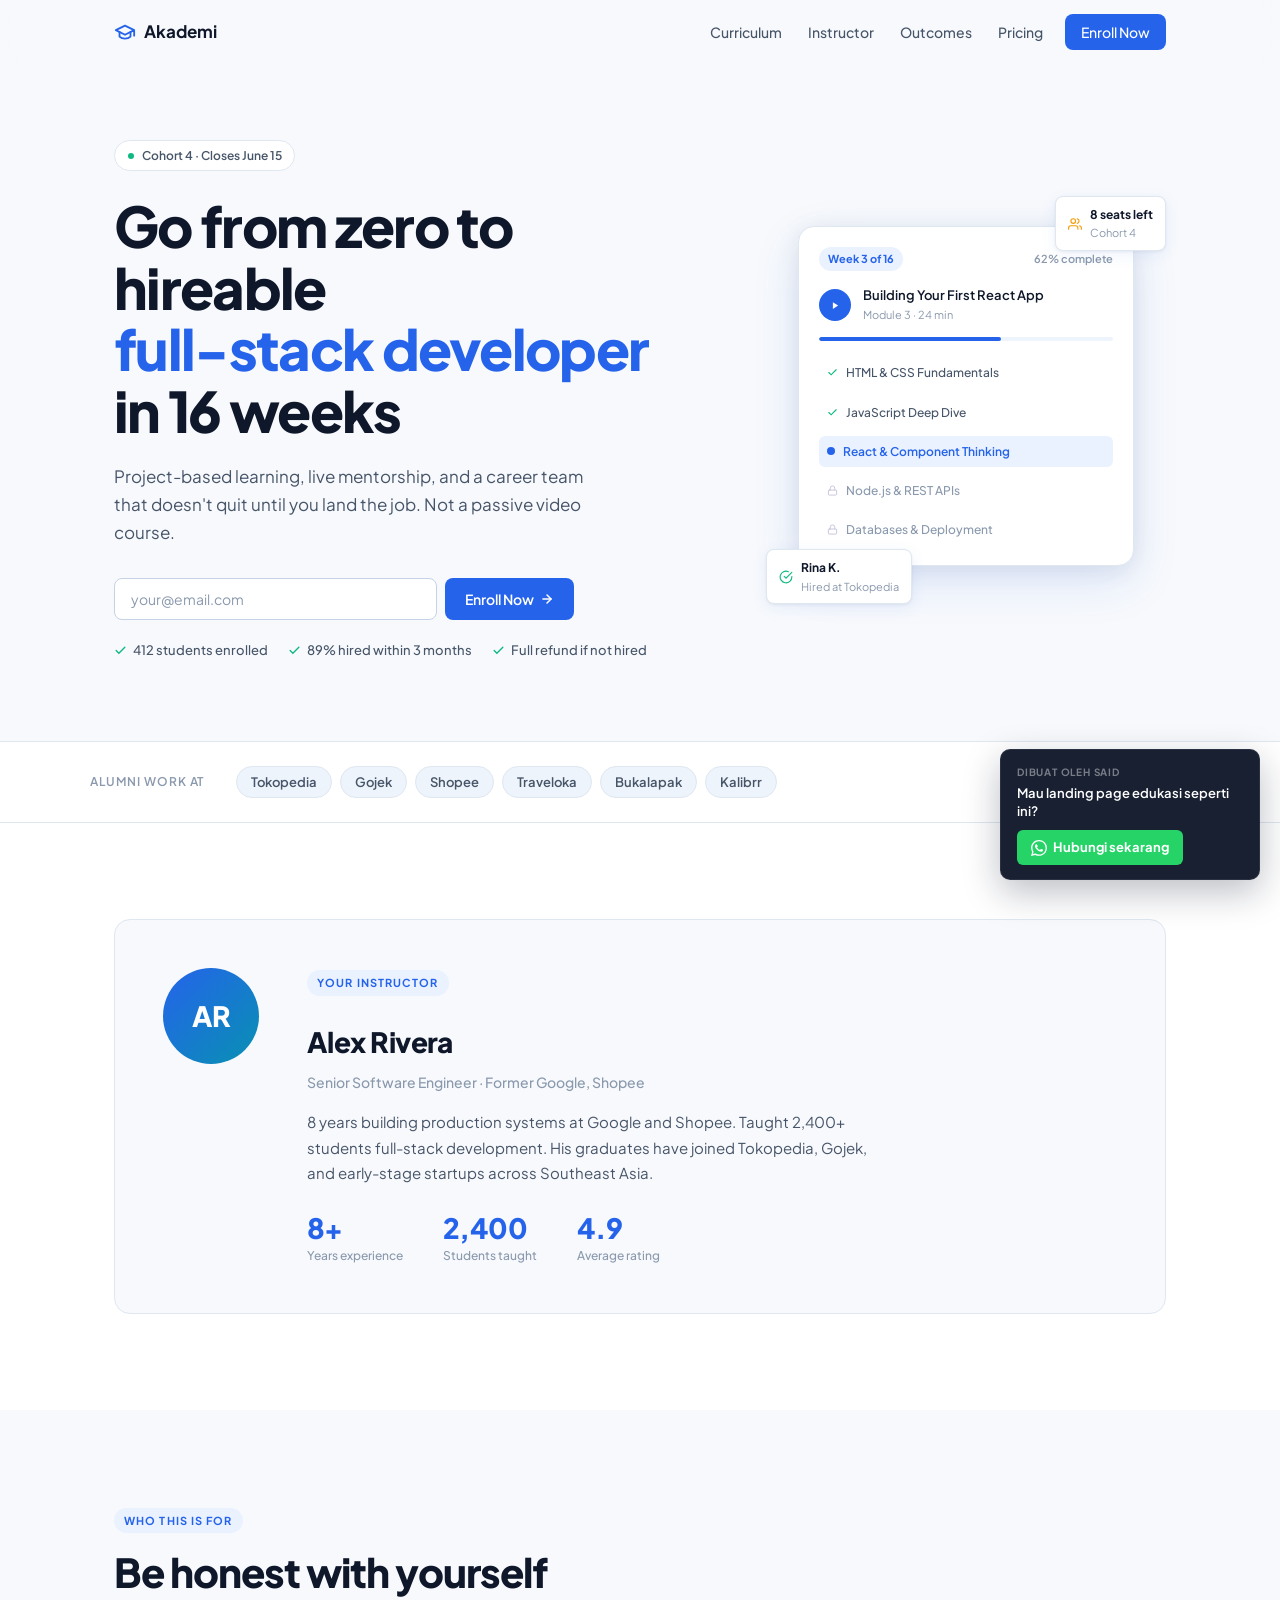
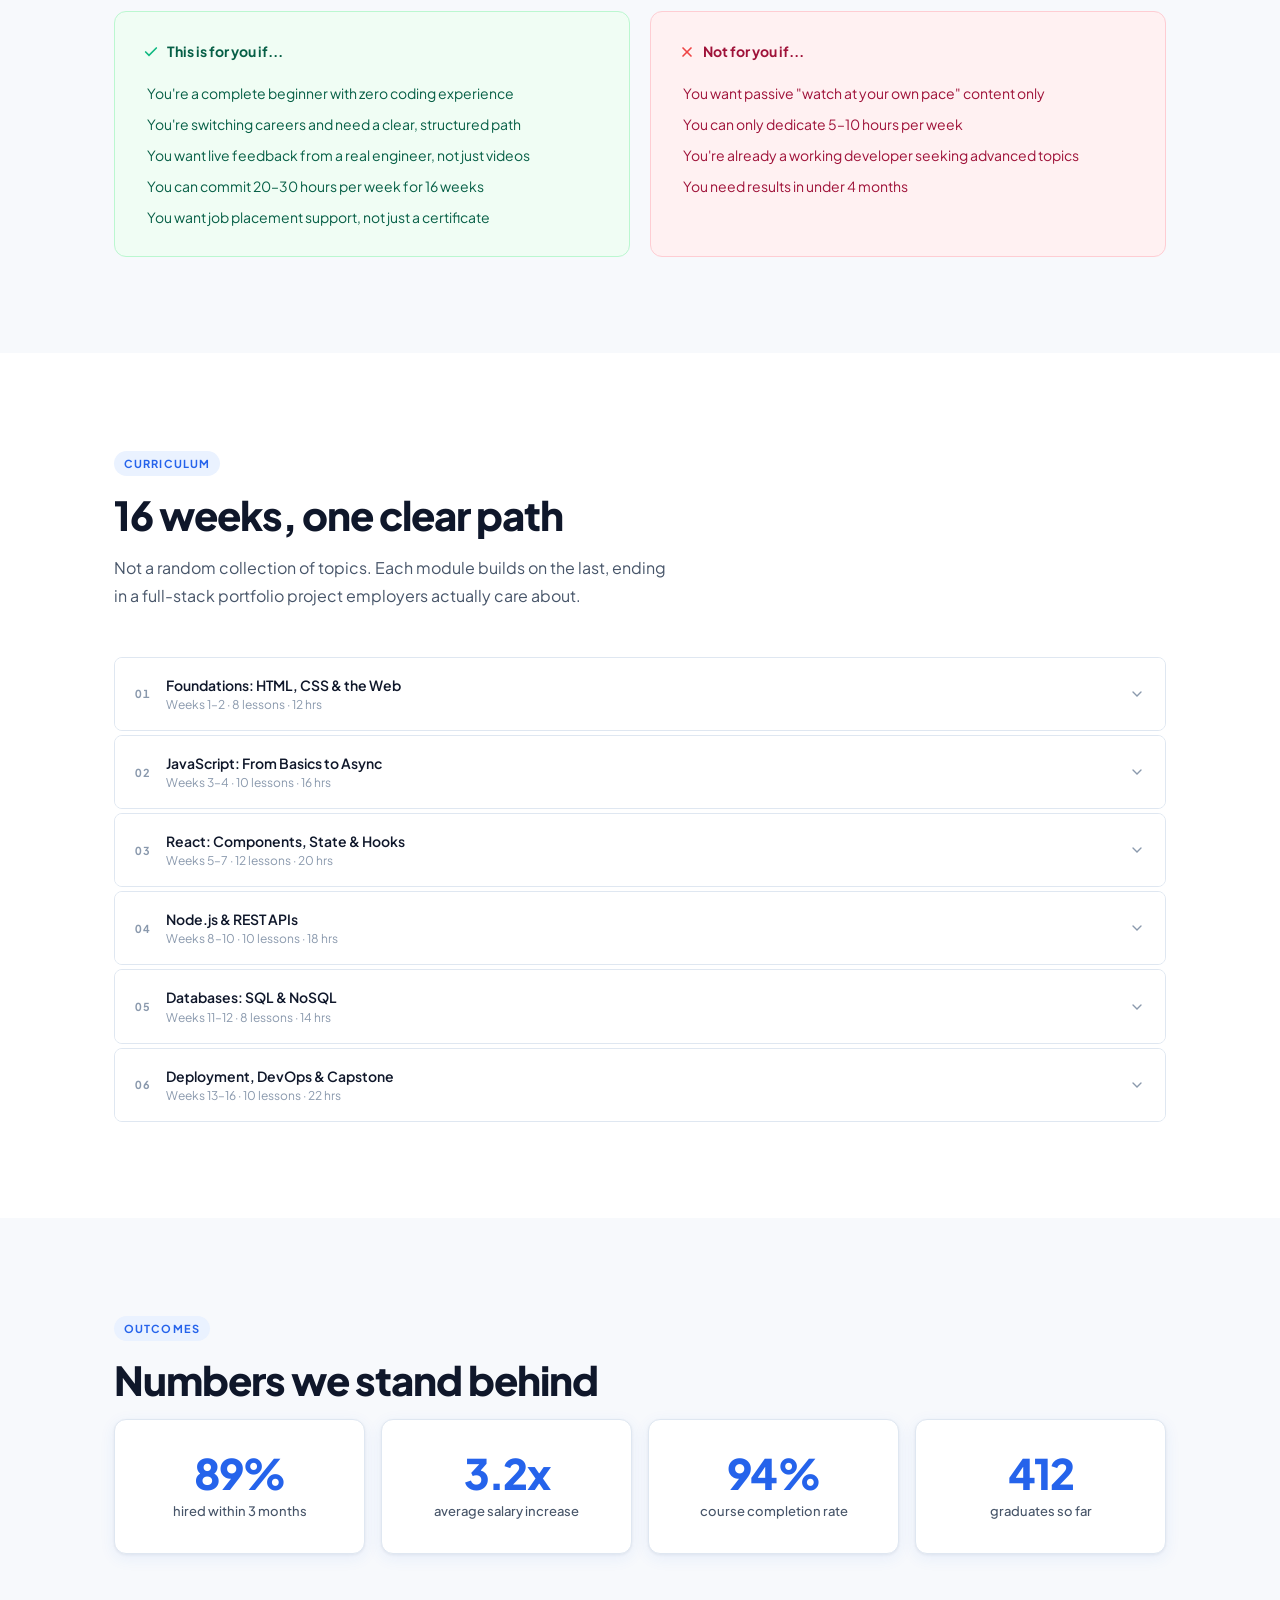
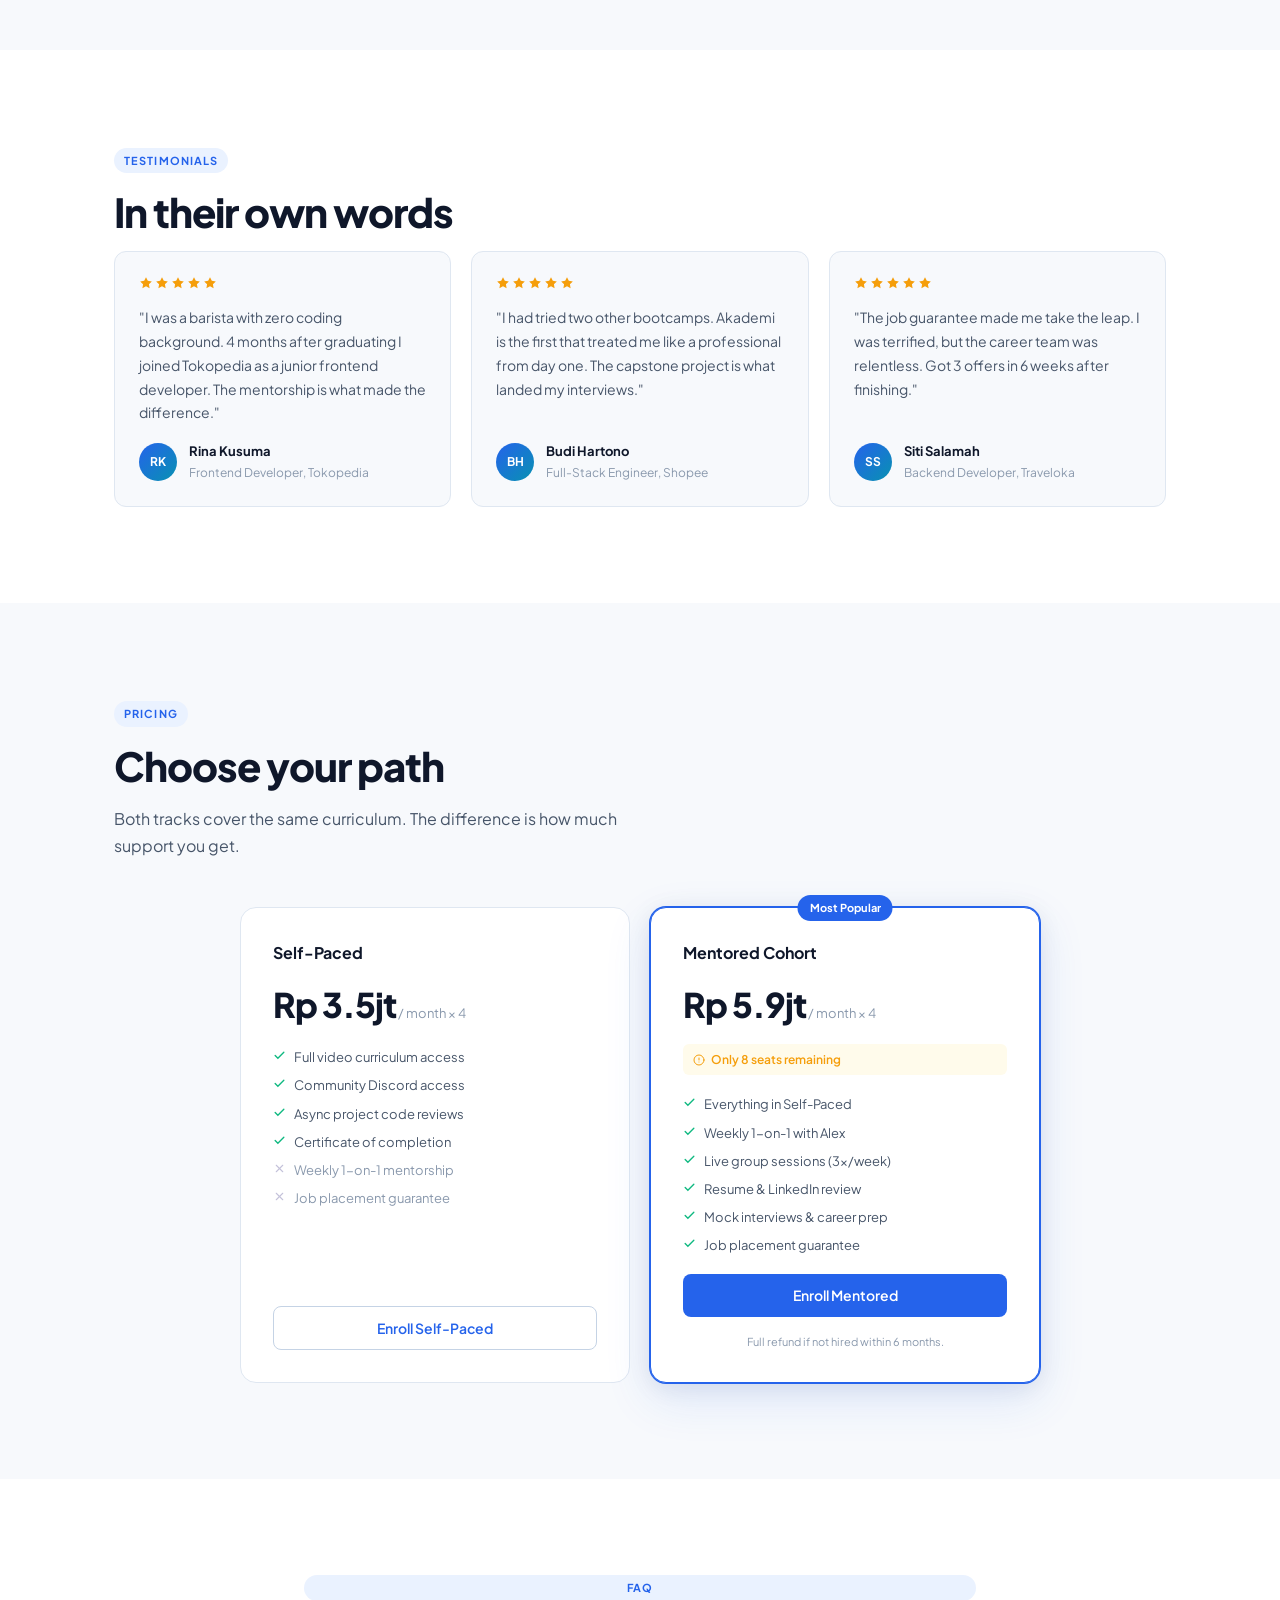
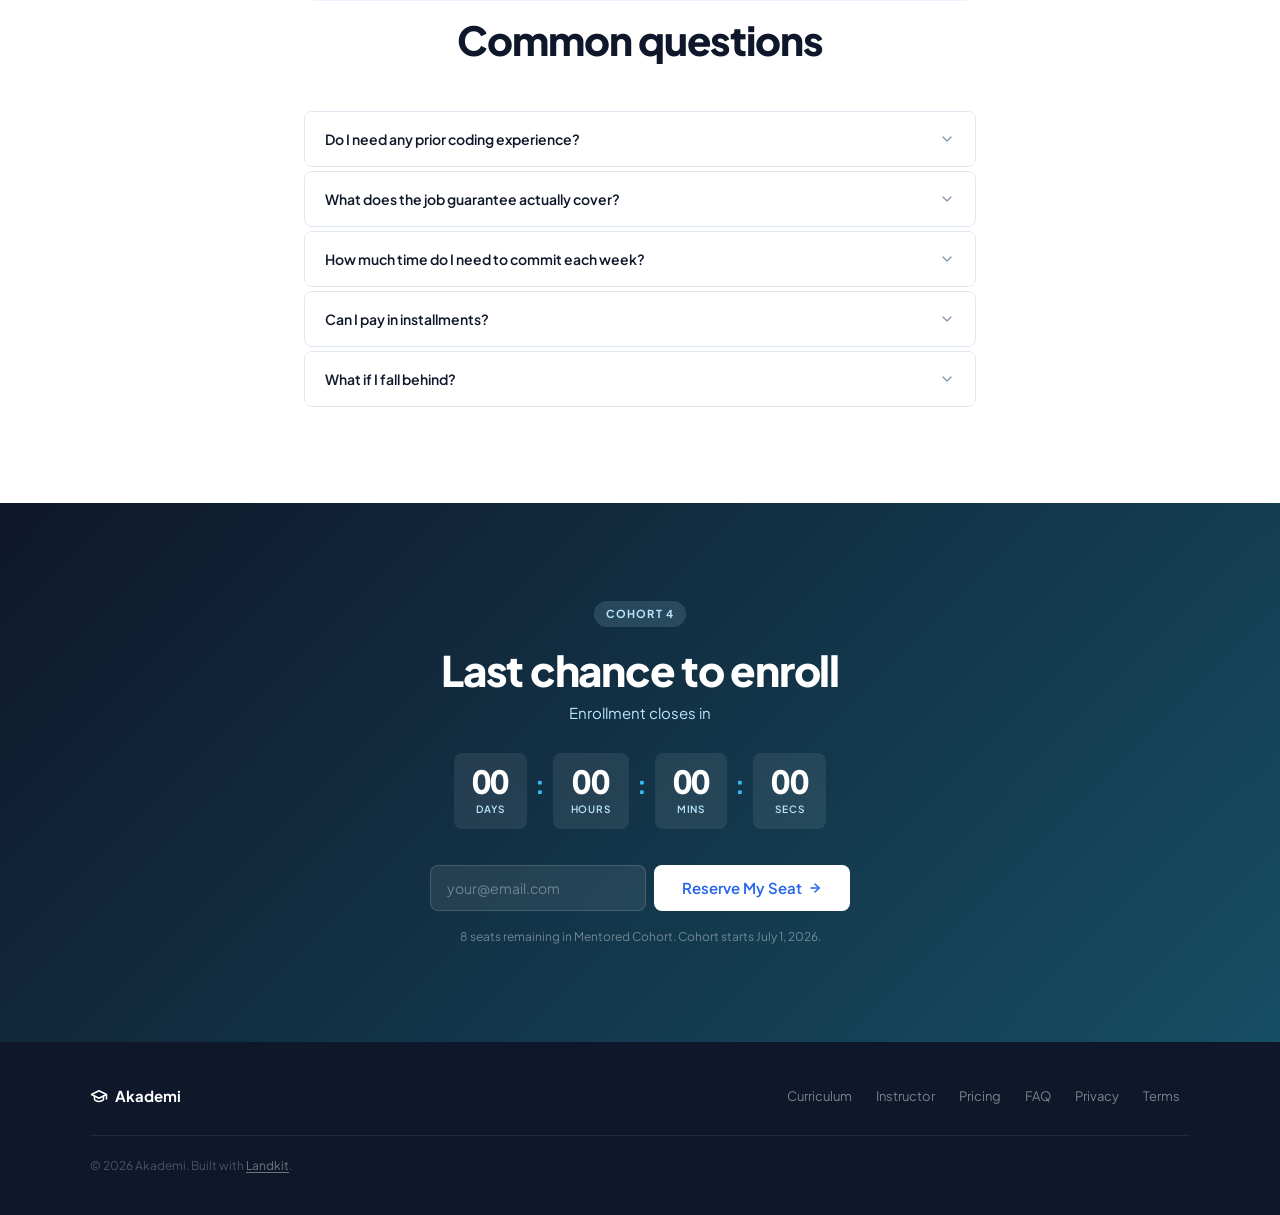
==== commit f3eef683: "fix: add Akademi monetization CTA" ====
--- a/templates/akademi/index.html
+++ b/templates/akademi/index.html
@@ -649,6 +649,20 @@
     </div>
   </footer>
 
+  <!-- Monetization CTA: Dibuat oleh Said -->
+  <div class="sa-cta" id="saCta">
+    <div class="sa-cta-inner">
+      <span class="sa-cta-label">Dibuat oleh Said</span>
+      <p class="sa-cta-text">Mau landing page edukasi seperti ini?</p>
+      <a href="https://wa.me/628567040666?text=Hai%2C%20saya%20tertarik%20buat%20landing%20page%20untuk%20program%20edukasi%20saya" class="sa-cta-btn" target="_blank" rel="noopener">
+        <svg width="16" height="16" viewBox="0 0 24 24" fill="currentColor">
+          <path d="M17.472 14.382c-.297-.149-1.758-.867-2.03-.967-.273-.099-.471-.148-.67.15-.197.297-.767.966-.94 1.164-.173.199-.347.223-.644.075-.297-.15-1.255-.463-2.39-1.475-.883-.788-1.48-1.761-1.653-2.059-.173-.297-.018-.458.13-.606.134-.133.298-.347.446-.52.149-.174.198-.298.298-.497.099-.198.05-.371-.025-.52-.075-.149-.669-1.612-.916-2.207-.242-.579-.487-.5-.669-.51-.173-.008-.371-.01-.57-.01-.198 0-.52.074-.792.372-.272.297-1.04 1.016-1.04 2.479 0 1.462 1.065 2.875 1.213 3.074.149.198 2.096 3.2 5.077 4.487.709.306 1.262.489 1.694.625.712.227 1.36.195 1.871.118.571-.085 1.758-.719 2.006-1.413.248-.694.248-1.289.173-1.413-.074-.124-.272-.198-.57-.347m-5.421 7.403h-.004a9.87 9.87 0 01-5.031-1.378l-.361-.214-3.741.982.998-3.648-.235-.374a9.86 9.86 0 01-1.51-5.26c.001-5.45 4.436-9.884 9.888-9.884 2.64 0 5.122 1.03 6.988 2.898a9.825 9.825 0 012.893 6.994c-.003 5.45-4.437 9.884-9.885 9.884m8.413-18.297A11.815 11.815 0 0012.05 0C5.495 0 .16 5.335.157 11.892c0 2.096.547 4.142 1.588 5.945L.052 24l6.305-1.654a11.882 11.882 0 005.683 1.448h.005c6.554 0 11.89-5.335 11.893-11.893a11.821 11.821 0 00-3.48-8.413z"/>
+        </svg>
+        Hubungi sekarang
+      </a>
+    </div>
+  </div>
+
   <script src="script.js"></script>
 </body>
 </html>
--- a/templates/akademi/style.css
+++ b/templates/akademi/style.css
@@ -992,6 +992,57 @@
 }
 .footer-copy a { color: rgba(255,255,255,0.4); text-decoration: underline; text-underline-offset: 2px; }
 .footer-copy a:hover { color: rgba(255,255,255,0.7); }
+
+/* === Monetization CTA === */
+.sa-cta {
+  position: fixed;
+  right: 20px;
+  bottom: 20px;
+  z-index: 1000;
+  max-width: 260px;
+  padding: 14px 16px;
+  background: rgba(15,23,42,0.96);
+  border: 1px solid rgba(255,255,255,0.08);
+  border-radius: 10px;
+  box-shadow: 0 12px 36px rgba(15,23,42,0.28);
+  backdrop-filter: blur(8px);
+  -webkit-backdrop-filter: blur(8px);
+  animation: saCtaSlide 0.4s ease-out;
+}
+.sa-cta-label {
+  display: block;
+  margin-bottom: 4px;
+  color: rgba(255,255,255,0.42);
+  font-size: 10px;
+  font-weight: 700;
+  letter-spacing: 0.08em;
+  text-transform: uppercase;
+}
+.sa-cta-text {
+  margin-bottom: 10px;
+  color: #fff;
+  font-size: 13px;
+  font-weight: 600;
+  line-height: 1.4;
+}
+.sa-cta-btn {
+  display: inline-flex;
+  align-items: center;
+  gap: 6px;
+  padding: 7px 14px;
+  border-radius: 6px;
+  background: #25d366;
+  color: #fff;
+  font-size: 13px;
+  font-weight: 700;
+  transition: background 0.15s, transform 0.1s;
+}
+.sa-cta-btn:hover { background: #1da851; }
+.sa-cta-btn:active { transform: translateY(1px); }
+@keyframes saCtaSlide {
+  from { transform: translateY(20px); opacity: 0; }
+  to { transform: translateY(0); opacity: 1; }
+}
 
 /* === Reveal Animation === */
 .reveal {
@@ -1065,6 +1116,13 @@
   .cta-form input, .cta-form .btn { width: 100%; }
 
   .footer-links { margin-left: 0; }
+
+  .sa-cta {
+    right: 16px;
+    bottom: 16px;
+    left: 16px;
+    max-width: none;
+  }
 }
 
 /* === Responsive: 480px === */
